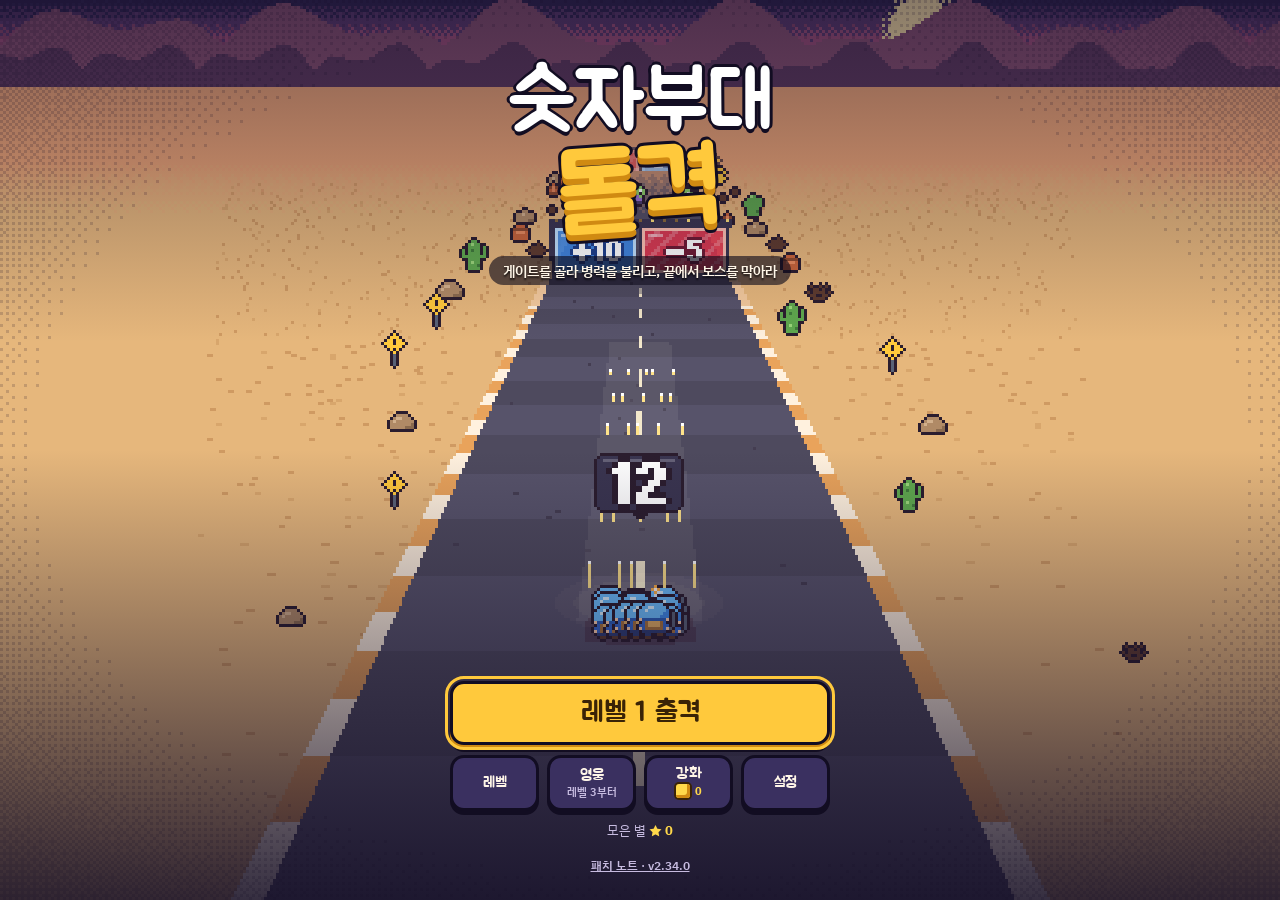
==== squad/index.html @ 43c8d51f "숫자부대: 적 변이 안내가 한 번도 안 뜨던 버그(ENDGAME.md 35절) — mutation 이벤트를 받아 다음 구간 시작에 안내창, 판 안 해골 칩, 독안개 첫 피해 안내," ====
<!DOCTYPE html>
<html lang="ko">
<head>
<meta charset="utf-8">
<meta name="viewport" content="width=device-width, initial-scale=1, viewport-fit=cover, user-scalable=no">
<title>숫자부대 돌격</title>
<meta name="description" content="게이트를 골라 병력을 불리고, 좀비 떼를 뚫고, 끝에서 보스를 쓰러뜨리는 러너 슈팅 게임">
<meta name="theme-color" content="#1B1530">
<meta name="apple-mobile-web-app-capable" content="yes">
<meta name="apple-mobile-web-app-status-bar-style" content="black-translucent">
<meta name="apple-mobile-web-app-title" content="숫자부대">
<link rel="manifest" href="./manifest.webmanifest">
<link rel="icon" href="./assets/icon.svg" type="image/svg+xml">
<link rel="apple-touch-icon" href="./assets/icon-180.png">
<link rel="preconnect" href="https://fonts.googleapis.com">
<link rel="preconnect" href="https://fonts.gstatic.com" crossorigin>
<link rel="stylesheet" href="https://fonts.googleapis.com/css2?family=Jua&family=IBM+Plex+Sans+KR:wght@400;600;700&display=swap">
<style>
/* 도트 게임판 위에 뜨는 동글동글한 판. 제목·버튼은 Jua, 본문은 IBM Plex Sans KR.
   판은 두꺼운 테두리 + 아래 그림자로 장난감 같은 느낌 */
:root {
  --ink: #1B1530;
  --panel: #2A2244;
  --panel2: #3A3060;
  --edge: #120D22;
  --line: rgba(255, 255, 255, 0.12);
  --text: #FFF6E8;
  --muted: #C7BCE0;
  --amber: #FFC93C;
  --amber-dark: #D08A12;
  /* 등급 색(ENDGAME.md 23.6): 테두리 = 등급. 카드·일시정지 칸·상자 알림·결과 줄이 같은 토큰을 쓴다. 금빛·주황은 등급 말고는 쓰지 않는다 */
  --g-common: #9AA0AE;
  --g-rare: #6CC0FF;
  --g-legend: #FF9F43;
  --amber-ink: #3A2306;
  --blue: #6CC0FF;
  --pink: #FF8FB8;
  --red: #FF5D5D;
  --green: #9BE15D;
  --display: "Jua", "Apple SD Gothic Neo", "Malgun Gothic", sans-serif;
  --body: "IBM Plex Sans KR", "Apple SD Gothic Neo", "Malgun Gothic", sans-serif;
  color-scheme: dark;
}
* { box-sizing: border-box; margin: 0; padding: 0; }
html, body { height: 100%; overflow: hidden; background: var(--ink); color: var(--text); }
body { word-break: keep-all; overflow-wrap: break-word; }   /* 한글이 낱말 가운데서 끊기지 않게 */
body {
  font-family: var(--body);
  -webkit-font-smoothing: antialiased;
  -webkit-user-select: none;
  user-select: none;
  -webkit-touch-callout: none;
  -webkit-tap-highlight-color: transparent;
  overscroll-behavior: none;
  touch-action: none;
}
[hidden] { display: none !important; }
#cv { position: fixed; inset: 0; display: block; touch-action: none; image-rendering: pixelated; image-rendering: crisp-edges; }
canvas.pix { image-rendering: pixelated; image-rendering: crisp-edges; }
button {
  font: inherit; color: inherit; border: 0; background: none; cursor: pointer;
  touch-action: manipulation;
}
button:focus-visible, input:focus-visible, textarea:focus-visible { outline: 3px solid var(--amber); outline-offset: 2px; }

/* 공통 판 */
.screen {
  position: fixed; inset: 0;
  display: flex; flex-direction: column; align-items: center; justify-content: center;
  padding: max(20px, env(safe-area-inset-top)) max(16px, env(safe-area-inset-right)) max(20px, env(safe-area-inset-bottom)) max(16px, env(safe-area-inset-left));
  z-index: 20;
}
.dim { background: rgba(14, 10, 26, 0.66); }
.sheet {
  width: min(420px, 100%);
  max-height: 100%;
  overflow-y: auto;
  background: var(--panel);
  border: 3px solid var(--edge);
  border-radius: 20px;
  padding: 18px 16px 16px;
  box-shadow: 0 6px 0 var(--edge), 0 18px 50px rgba(0, 0, 0, 0.45);
  touch-action: pan-y;
}
.sheet h2 {
  font-family: var(--display); font-weight: 400; font-size: 28px;
  display: flex; align-items: center; justify-content: space-between; gap: 12px;
  margin-bottom: 12px;
}
.sheet h3 { font-family: var(--display); font-weight: 400; font-size: 18px; margin: 14px 0 6px; color: var(--amber); }
.btn {
  display: flex; align-items: center; justify-content: center; gap: 8px;
  min-height: 52px; padding: 0 16px; border-radius: 14px;
  font-family: var(--display); font-size: 18px;
  background: var(--panel2); border: 3px solid var(--edge);
  box-shadow: 0 4px 0 var(--edge);
  transition: transform 0.06s ease, box-shadow 0.06s ease;
}
.btn:active { transform: translateY(3px); box-shadow: 0 1px 0 var(--edge); }
.btn:disabled { opacity: 0.45; cursor: default; }
.btn.primary { background: var(--amber); color: var(--amber-ink); font-size: 24px; box-shadow: 0 4px 0 var(--amber-dark), 0 7px 0 var(--edge); }
.btn.primary:active { box-shadow: 0 1px 0 var(--amber-dark), 0 3px 0 var(--edge); }
.btn.glow { box-shadow: 0 0 0 3px var(--amber) inset, 0 4px 0 var(--edge); }
.btn.small { min-height: 44px; font-size: 16px; padding: 0 12px; }
/* 함께 출격 시트(출격 카드의 칩 → 영웅·펫·탄종·총을 한 장에서) */
.ld-grid { display: flex; flex-wrap: wrap; gap: 6px; }
.ld-opt { display: inline-flex; align-items: center; gap: 6px; min-height: 40px; padding: 4px 10px; border-radius: 12px; background: var(--panel2); border: 3px solid var(--edge); color: var(--text); font: 600 14px var(--body); cursor: pointer; }
.ld-opt.on { border-color: var(--amber); box-shadow: 0 0 0 2px var(--amber) inset; }
.ld-opt:disabled { opacity: 0.45; cursor: default; }
.ld-opt canvas, .ld-opt .fallback { width: 28px; height: 28px; }
.ld-opt .dot { width: 10px; height: 10px; border-radius: 50%; border: 2px solid var(--edge); }
.ld-info { font-size: 13px; margin: 6px 0 0; min-height: 1.2em; }
.ld-total { margin: 10px 0 0; font-size: 14px; font-weight: 700; color: var(--amber); }
.ld-opt small { color: var(--muted); font-size: 12px; }
.stack { display: flex; flex-direction: column; gap: 10px; }
.row { display: flex; gap: 10px; }
.row > * { flex: 1; min-width: 0; }
.back { font-family: var(--display); font-size: 16px; color: var(--muted); padding: 10px 8px; min-width: 44px; min-height: 44px; }
.muted { color: var(--muted); font-size: 13px; line-height: 1.5; }
.coinchip {
  display: inline-flex; align-items: center; gap: 5px; white-space: nowrap;
  font-variant-numeric: tabular-nums; font-weight: 700; color: #FFD84A;
}
.coinchip::before {
  content: ""; width: 14px; height: 14px; border-radius: 3px;
  background: #FFD84A; box-shadow: inset -3px -3px 0 #D08A12, 0 0 0 2px #3A2306;
}

/* 타이틀 */
#scrTitle { justify-content: space-between; background: linear-gradient(180deg, rgba(20, 14, 38, 0.5) 0%, rgba(20, 14, 38, 0) 38%, rgba(20, 14, 38, 0) 50%, rgba(20, 14, 38, 0.86) 100%); }
.logo { margin-top: 5vh; text-align: center; line-height: 0.95; }
.logo .l1, .logo .l2 { display: block; font-family: var(--display); font-weight: 400; }
.logo .l1 { font-size: clamp(50px, 16vw, 82px); color: #FFFFFF; text-shadow: 0 4px 0 var(--edge), 3px 0 0 var(--edge), -3px 0 0 var(--edge), 0 -3px 0 var(--edge); }
.logo .l2 { font-size: clamp(62px, 21vw, 104px); color: var(--amber); transform: rotate(-4deg); margin-top: 2px; text-shadow: 0 6px 0 var(--amber-dark), 0 9px 0 var(--edge), 3px 0 0 var(--edge), -3px 0 0 var(--edge), 0 -3px 0 var(--edge); }
.tag { margin: 12px auto 0; width: max-content; max-width: 92vw; text-align: center; font-size: 14px; font-weight: 600; text-shadow: 0 2px 2px rgba(0, 0, 0, 0.8); background: rgba(14, 10, 26, 0.62); border-radius: 999px; padding: 5px 14px; }
.menu { width: min(380px, 100%); display: flex; flex-direction: column; gap: 10px; }
.menu .btn.primary { min-height: 64px; font-size: 28px; }
.menu .btn.endless { min-height: 52px; font-size: 20px; flex-direction: column; gap: 2px; line-height: 1.1; border-color: #B79CFF; }
.menu .btn.endless small { font-family: var(--body); font-size: 12px; color: var(--muted); font-weight: 600; }
.menu-grid { display: grid; grid-template-columns: repeat(4, 1fr); gap: 8px; }
.menu-grid .btn { min-height: 56px; font-size: 15px; padding: 0 4px; flex-direction: column; gap: 2px; line-height: 1.1; }
.menu-grid .btn small { font-family: var(--body); font-size: 11px; color: var(--muted); font-weight: 600; }
.stars-total { text-align: center; font-size: 13px; color: var(--muted); }
.stars-total b { color: #FFD84A; }
.notes-link { display: block; margin: 2px auto 0; padding: 6px 12px; background: none; border: 0; color: var(--muted); font: 600 12px var(--body); text-decoration: underline; cursor: pointer; }
.notes-meta { margin: -4px 0 10px; font-size: 13px; color: var(--muted); }
.notes-list { margin: 0 0 6px; padding-left: 18px; font-size: 14px; line-height: 1.5; }
.notes-list li { margin: 4px 0; }
.log-bars { display: grid; gap: 4px; }
.log-row { display: grid; grid-template-columns: 9em 1fr auto; align-items: center; gap: 8px; font-size: 13px; }
.log-row span { overflow: hidden; text-overflow: ellipsis; white-space: nowrap; }
.log-row i { display: block; height: 10px; border-radius: 5px; background: var(--amber); min-width: 2px; }
.log-row b { font-size: 12px; color: var(--muted); white-space: nowrap; }
#storeChip { align-self: center; font-size: 12px; font-weight: 700; color: #3A2306; background: #FFD84A; border: 2px solid var(--edge); border-radius: 999px; padding: 4px 10px; }
#resumeCard { width: min(380px, 100%); background: var(--panel); border: 3px solid var(--edge); border-radius: 16px; padding: 12px; box-shadow: 0 4px 0 var(--edge); display: grid; gap: 8px; }
#resumeCard b { font-family: var(--display); font-weight: 400; font-size: 20px; color: var(--amber); }

/* 레벨 선택 */
#levelGrid { display: grid; grid-template-columns: repeat(5, 1fr); gap: 8px; }
.lv {
  aspect-ratio: 1; border-radius: 12px; background: var(--panel2); border: 3px solid var(--edge); box-shadow: 0 3px 0 var(--edge);
  display: flex; flex-direction: column; align-items: center; justify-content: center; gap: 2px;
}
.lv b { font-family: var(--display); font-weight: 400; font-size: 22px; }
.lv .st { font-size: 10px; letter-spacing: 1px; color: #FFD84A; }
.lv:disabled { opacity: 0.35; cursor: default; }
.lv.cur { border-color: var(--amber); }

/* 강화 */
.upg { padding: 12px; border-radius: 14px; background: var(--panel2); border: 3px solid var(--edge); display: grid; grid-template-columns: 1fr auto; gap: 6px 12px; align-items: center; }
.upg-head { display: flex; align-items: center; gap: 10px; flex-wrap: wrap; }
.upg-head b { font-family: var(--display); font-weight: 400; font-size: 18px; }
.pips { display: inline-flex; gap: 3px; }
.pips i { width: 7px; height: 12px; border-radius: 2px; background: rgba(255, 255, 255, 0.15); }
.pips i.on { background: var(--amber); }
.upg-eff { grid-column: 1; font-size: 13px; color: var(--muted); }
.upg-eff em { font-style: normal; color: var(--text); font-weight: 600; }
.buy { grid-column: 2; grid-row: 1 / span 2; min-width: 92px; min-height: 48px; border-radius: 12px; background: var(--amber); color: var(--amber-ink); font-family: var(--display); font-size: 16px; border: 3px solid var(--edge); box-shadow: 0 3px 0 var(--edge); }
.buy:disabled { background: rgba(255, 255, 255, 0.08); color: var(--muted); cursor: default; }

/* 영웅 */
.hero-top { display: grid; grid-template-columns: 112px 1fr; gap: 12px; align-items: center; }
.portrait { width: 112px; height: 112px; border-radius: 18px; background: radial-gradient(circle at 50% 40%, #4A3E7A, #2A2244); border: 3px solid var(--edge); display: grid; place-items: center; overflow: hidden; }
.portrait canvas { width: 96px; height: 96px; }
.portrait .fallback { font-family: var(--display); font-size: 44px; }
.hero-name { font-family: var(--display); font-size: 26px; line-height: 1.1; }
.hero-role { font-size: 12px; font-weight: 700; color: var(--ink); background: var(--amber); border-radius: 999px; padding: 2px 8px; display: inline-block; margin-top: 4px; }
.hero-line { margin-top: 6px; font-size: 13px; color: var(--muted); }
.skill-box { margin-top: 12px; padding: 10px 12px; border-radius: 12px; background: var(--panel2); border: 2px solid var(--edge); font-size: 13px; line-height: 1.5; }
.skill-box b { font-family: var(--display); font-weight: 400; font-size: 16px; color: var(--amber); display: block; }
.skill-box em { font-style: normal; color: var(--green); }
.hero-list { display: grid; grid-template-columns: repeat(3, 1fr); gap: 8px; margin-top: 12px; }
.hero-pick { border-radius: 14px; background: var(--panel2); border: 3px solid var(--edge); padding: 8px 4px; display: grid; justify-items: center; gap: 4px; font-family: var(--display); font-size: 14px; }
.hero-pick canvas { width: 64px; height: 64px; }
.hero-pick.sel { border-color: var(--amber); }
.hero-pick.locked { opacity: 0.55; }
.hero-pick small { font-family: var(--body); font-size: 10px; color: var(--muted); text-align: center; line-height: 1.3; }
.hero-pick .fallback { font-size: 30px; width: 64px; height: 64px; display: grid; place-items: center; }

/* 설정 */
.set-row { display: flex; align-items: center; justify-content: space-between; gap: 14px; padding: 11px 2px; border-bottom: 1px solid var(--line); cursor: pointer; }
.set-row span { display: flex; flex-direction: column; gap: 2px; }
.set-row b { font-size: 15px; font-weight: 600; }
.set-row small { font-size: 12px; color: var(--muted); }
.switch { appearance: none; -webkit-appearance: none; flex: none; width: 50px; height: 30px; border-radius: 15px; background: rgba(255, 255, 255, 0.16); position: relative; cursor: pointer; transition: background 0.15s; border: 2px solid var(--edge); }
.switch::after { content: ""; position: absolute; top: 2px; left: 2px; width: 22px; height: 22px; border-radius: 50%; background: #fff; transition: transform 0.15s; }
.switch:checked { background: var(--blue); }
.switch:checked::after { transform: translateX(20px); }
.data-box { margin-top: 8px; display: grid; gap: 8px; }
.danger .btn { width: 100%; color: #FFB4A6; }

/* 백업 */
textarea.code { width: 100%; min-height: 110px; border-radius: 12px; border: 3px solid var(--edge); background: #120D22; color: var(--text); font: 12px/1.4 ui-monospace, SFMono-Regular, Menlo, monospace; padding: 10px; resize: none; user-select: text; -webkit-user-select: text; word-break: break-all; touch-action: auto; }
.cmp { width: 100%; border-collapse: collapse; font-size: 13px; margin: 8px 0; }
.cmp th, .cmp td { padding: 6px 4px; border-bottom: 1px solid var(--line); text-align: right; font-variant-numeric: tabular-nums; }
.cmp th:first-child, .cmp td:first-child { text-align: left; color: var(--muted); }
.warn { color: #FFB4A6; font-size: 13px; }
.err { color: #FF8A8A; font-size: 13px; min-height: 1em; }

/* 레벨 카드 */
#scrCard { background: rgba(14, 10, 26, 0.5); pointer-events: none; }
.card { text-align: center; animation: cardIn 0.35s ease-out; display: grid; justify-items: center; gap: 4px; }
.card .eyebrow { font-family: var(--display); font-size: 16px; color: var(--muted); }
.card .big { font-family: var(--display); font-size: 96px; line-height: 1; color: #fff; text-shadow: 0 5px 0 var(--edge), 3px 0 0 var(--edge), -3px 0 0 var(--edge), 0 -3px 0 var(--edge); }
.card .region { font-family: var(--display); font-size: 15px; color: var(--blue); }
.card .boss-line { margin-top: 4px; font-size: 14px; opacity: 0.85; }
#bossName { white-space: nowrap; }
.card .new { margin-top: 6px; font-family: var(--display); font-size: 18px; color: var(--amber); text-shadow: 0 2px 0 var(--edge); }
.card .goal { margin-top: 2px; font-size: 13px; font-weight: 600; text-shadow: 0 1px 2px #000; }
.card .unit-tip { margin: 6px auto 0; max-width: 300px; font-size: 13px; font-weight: 600; line-height: 1.45; background: rgba(14, 10, 26, 0.62); border-radius: 12px; padding: 6px 10px; }
.sp-list { display: grid; gap: 6px; text-align: left; font-size: 13px; line-height: 1.4; }
.sp-list div { display: flex; gap: 8px; align-items: flex-start; background: rgba(14, 10, 26, 0.45); border-radius: 10px; padding: 6px 8px; }
.sp-list canvas, .sp-list .dot { width: 22px; height: 22px; flex: none; border-radius: 50%; }
.sp-list b { font-family: var(--display); font-weight: 400; }
/* 일시정지 '지금 내 부대': 최종 수치 표 + 인벤토리 칸(누르면 아래에 설명) */
.sp-list .st-grid { display: grid; grid-template-columns: 1fr auto; gap: 2px 10px; background: rgba(14, 10, 26, 0.55); border-radius: 10px; padding: 8px 10px; }
.st-grid span { color: var(--muted); }
.st-grid b { text-align: right; color: #FFE38A; }
.sp-list .inv-grid { display: grid; grid-template-columns: repeat(auto-fill, minmax(72px, 1fr)); gap: 6px; background: none; padding: 0; }
.inv-cell { position: relative; display: flex; flex-direction: column; align-items: center; gap: 3px; padding: 6px 4px 5px; border-radius: 10px; border: 2px solid transparent; background: rgba(14, 10, 26, 0.55); color: inherit; font: inherit; font-size: 11px; line-height: 1.2; cursor: pointer; }
.inv-cell.on { outline: 2px solid #FFFFFF; outline-offset: 1px; background: rgba(60, 40, 90, 0.7); }
/* 일시정지 칸 셋(23.7): 테두리 = 등급(일반 1px 회색 · 희귀 2px 파랑 · 전설 3px 주황 + 빛) · 흐린 칸(쓰러짐·모자란 짝) · 유물 빈칸(점선) */
.inv-cell.g1 { border: 1px solid var(--g-common); padding: 7px 5px 6px; }
.inv-cell.g2 { border: 2px solid var(--g-rare); }
.inv-cell.g3 { border: 3px solid var(--g-legend); padding: 5px 3px 4px; box-shadow: 0 0 10px rgba(255, 159, 67, 0.45); }
.inv-cell.dim { opacity: 0.45; filter: grayscale(0.6); }
.inv-cell.empty { border: 2px dashed rgba(217, 196, 255, 0.45); background: none; cursor: default; min-height: 58px; }
.inv-cell.relicc { border: 2px solid #9B6BFF; background: rgba(38, 20, 72, 0.7); }
.inv-cell small { display: -webkit-box; -webkit-line-clamp: 2; -webkit-box-orient: vertical; overflow: hidden; max-width: 100%; font-size: 10px; line-height: 1.25; color: var(--muted); white-space: normal; text-align: center; }
.inv-cell em { font-style: normal; font-size: 10px; color: #9FE8A8; white-space: normal; text-align: center; }
.sp-list .inv-head { display: block; margin: 6px 0 0; padding: 0 2px; background: none; font-family: var(--display); font-size: 14px; color: var(--muted); }
.inv-cell .syn-mark { position: absolute; top: 2px; left: 3px; }
.inv-cell .syn-mark canvas { width: 12px; height: 12px; }
.sp-list .mut-row { display: flex; flex-wrap: wrap; gap: 4px; margin: 0; padding: 0; background: none; }
.mut-row button { display: flex; align-items: center; gap: 3px; padding: 2px 7px 2px 3px; border-radius: 9px; border: 0; background: rgba(120, 30, 50, 0.6); color: inherit; font: inherit; font-size: 11px; cursor: pointer; }
.mut-row canvas { width: 16px; height: 16px; }
.inv-none { grid-column: 1 / -1; font-size: 12px; color: var(--muted); }
/* 결과 화면 빌드 줄: 이름 색 = 등급(23.6) */
.gname { white-space: nowrap; }
.gname.g1 { color: #D9DCE3; } .gname.g2 { color: var(--g-rare); } .gname.g3 { color: var(--g-legend); font-weight: 700; text-shadow: 0 0 6px rgba(255, 159, 67, 0.6); }
.inv-cell span { max-width: 100%; overflow: hidden; text-overflow: ellipsis; white-space: nowrap; }
.inv-cell i { position: absolute; top: 2px; right: 3px; font-style: normal; font-size: 10px; font-weight: 700; color: #FFFFFF; background: rgba(14, 10, 26, 0.85); border-radius: 6px; padding: 0 4px; }
.sp-list .inv-detail { display: block; min-height: 3.2em; background: rgba(14, 10, 26, 0.55); border-radius: 10px; padding: 8px 10px; }
/* 일시정지의 '지금 내 부대' 목록: 무한모드 2·3단계면 탄 효과·시너지·유물까지 열 줄을 넘어 계속하기·나가기 단추를 화면 밖으로 밀어냈다 —
   길어지면 목록만 스크롤한다(캠페인의 특수병 셋은 이 높이 안이라 그대로) */
#pSp { max-height: max(150px, calc(100vh - 400px)); max-height: max(150px, calc(100dvh - 400px)); overflow-y: auto; overscroll-behavior: contain; }
#pSp.more { -webkit-mask-image: linear-gradient(#000 calc(100% - 28px), transparent); mask-image: linear-gradient(#000 calc(100% - 28px), transparent); }   /* 아래로 더 있다(main.js pSpMore) */
.hero-cap { font-size: 13px; text-align: center; }
.card-hero { pointer-events: auto; margin-top: 10px; display: inline-flex; align-items: center; gap: 8px; padding: 6px 12px 6px 6px; border-radius: 999px; background: var(--panel); border: 3px solid var(--edge); font-family: var(--display); font-size: 15px; box-shadow: 0 3px 0 var(--edge); }
.card-hero canvas, .card-hero .fallback { width: 32px; height: 32px; border-radius: 50%; background: var(--panel2); }
.card-go { pointer-events: auto; margin-top: 10px; }
/* 숨은 동안에도 자리는 차지한다 — 칩을 누르는 순간 버튼이 나타나 칩이 밀리면 손을 뗄 때 칩 밖이 되어 눌림이 사라졌다 */
.card-go.off { visibility: hidden; pointer-events: none; }
@keyframes cardIn { from { transform: scale(1.3); opacity: 0; } to { transform: none; opacity: 1; } }

/* HUD */
#hud { position: fixed; left: 0; right: 0; top: 0; z-index: 10; padding: max(10px, env(safe-area-inset-top)) max(12px, env(safe-area-inset-right)) 0 max(12px, env(safe-area-inset-left)); pointer-events: none; }
.hud-top { display: flex; align-items: center; gap: 10px; }
.hud-lvl { font-family: var(--display); font-size: 20px; text-shadow: 0 2px 0 var(--edge); white-space: nowrap; }
.prog { flex: 1; position: relative; height: 12px; border-radius: 6px; background: rgba(14, 10, 26, 0.65); border: 2px solid var(--edge); overflow: hidden; }
.prog i { position: absolute; inset: 0; background: linear-gradient(90deg, #3E8BEA, #6CC0FF); transform-origin: left; transform: scaleX(0); }
.skull { font-size: 18px; filter: drop-shadow(0 1px 0 #000); display: inline-grid; place-items: center; }
.skull canvas { width: 22px; height: 22px; image-rendering: pixelated; }
.hud-coins { background: rgba(14, 10, 26, 0.65); padding: 4px 9px; border-radius: 10px; font-size: 14px; border: 2px solid var(--edge); }
#btnPause { pointer-events: auto; width: 44px; height: 44px; border-radius: 12px; background: rgba(14, 10, 26, 0.65); border: 2px solid var(--edge); display: grid; place-items: center; }
#btnPause::before { content: ""; width: 12px; height: 16px; border-left: 4px solid #fff; border-right: 4px solid #fff; }
#bossBar { margin: 10px auto 0; width: min(420px, 92%); display: flex; align-items: center; gap: 8px; font-family: var(--display); font-size: 16px; text-shadow: 0 2px 0 var(--edge); }
#bossBar .bar { flex: 1; height: 14px; border-radius: 7px; overflow: hidden; background: rgba(14, 10, 26, 0.7); border: 2px solid var(--edge); position: relative; }
#bossBar i { position: absolute; inset: 0; background: linear-gradient(90deg, #E8384F, #FF8A5C); transform-origin: left; }
/* 보스 체력 막대: 깎인 만큼이 흰 띠로 잠깐 남았다 줄어들고(얼마나 깎았는지 보인다), 25%마다 눈금 — 75·50(분노)·25%에서 보스가 달라진다 */
#bossBar i { box-shadow: inset 0 3px 0 rgba(255, 255, 255, 0.28), inset 0 -3px 0 rgba(110, 26, 51, 0.35); }
#bossBar b { position: absolute; inset: 0; background: #FFF1DE; transform-origin: left; transition: transform 0.45s ease-out 0.22s; }
#bossBar .bar::after { content: ''; position: absolute; inset: 0; pointer-events: none; background: repeating-linear-gradient(90deg, transparent 0, transparent calc(25% - 2px), rgba(14, 10, 26, 0.75) calc(25% - 2px), rgba(14, 10, 26, 0.75) 25%); }
#bossBar.rage i { background: linear-gradient(90deg, #FF5A3C, #FFD84A); }
/* 보스 패턴 아이콘(ENDGAME.md 23.5): 일반 보스 1개, 대왕은 다섯 — 지금 켜진 것은 밝게 · 지나간 것은 흐리게 · 아직 안 온 것은 테두리만. 강화판은 오른쪽 아래 + · ++ */
.boss-pats { display: flex; gap: 2px; align-items: center; }
.boss-pats:empty { display: none; }
.boss-pats > span { position: relative; display: grid; place-items: center; width: 22px; height: 22px; border-radius: 6px; background: rgba(14, 10, 26, 0.7); box-shadow: 0 0 0 1px rgba(255, 255, 255, 0.25); }
.boss-pats canvas { width: 18px; height: 18px; }
.boss-pats > span.on { box-shadow: 0 0 0 2px #FFFFFF, 0 0 8px rgba(255, 255, 255, 0.5); }
.boss-pats > span.past { opacity: 0.45; filter: grayscale(0.7); }
.boss-pats > span.next { background: none; box-shadow: 0 0 0 1px rgba(255, 255, 255, 0.55); }
.boss-pats > span.next canvas { opacity: 0.18; }
.boss-pats sup { position: absolute; right: -3px; bottom: -4px; font-size: 10px; line-height: 1; color: #FFFFFF; text-shadow: 0 1px 0 var(--edge), 1px 0 0 var(--edge), -1px 0 0 var(--edge); }
.pick-next .boss-pats { display: inline-flex; vertical-align: middle; margin-left: 4px; }
.guide-ic { display: inline-grid; place-items: center; vertical-align: middle; margin-right: 6px; }
.guide-ic canvas { width: 27px; height: 27px; }
@media (prefers-reduced-motion: reduce) { #bossBar b { transition: none; } }
#bossBar.rage .bar { animation: rage 0.5s ease-in-out infinite alternate; }
@keyframes rage { to { box-shadow: 0 0 10px 2px rgba(255, 70, 50, 0.8); } }
#spChips { margin-top: 8px; display: flex; flex-wrap: wrap; gap: 6px; }
.sp-chip { display: inline-flex; align-items: center; gap: 4px; padding: 3px 8px 3px 3px; border-radius: 999px; background: rgba(14, 10, 26, 0.7); border: 2px solid var(--edge); font-family: var(--display); font-size: 13px; }
.sp-chip canvas, .sp-chip .dot { width: 20px; height: 20px; border-radius: 50%; }
/* SIM 9: 레벨 오른 특수병 — 노란 'Lv2', Lv3은 금빛 테두리 */
.sp-chip b { color: #FFE27A; font-weight: normal; margin-left: 2px; }
.sp-chip.lv3 { border-color: #FFD84A; box-shadow: 0 0 0 2px rgba(255, 216, 74, 0.35); }
/* 탄 효과 칩(무한모드 2단계): 특수병 칩과 같은 모양, 테두리만 탄종 색 — 총알 아이콘은 네모(둥글게 자르지 않는다) */
.fx-chip { border-color: var(--acc, var(--edge)); }
.mut-chip { border-color: #8FD16A; color: #DFF7C9; }   /* 적 변이(35절) */
.fx-chip canvas { border-radius: 0; }
/* 유물 칩(무한모드 3·5단계): 아이콘만 얻은 순서대로, 보라 테두리. 쓴 것은 흐리게 */
.relic-chip { gap: 3px; padding: 3px 5px; border-color: #9B6BFF; background: rgba(38, 20, 72, 0.78); }
.relic-chip i { display: grid; place-items: center; width: 22px; height: 22px; border-radius: 6px; }
.relic-chip canvas { border-radius: 0; width: 20px; height: 20px; }
.relic-chip i.off { opacity: 0.35; filter: grayscale(1); }

/* 터치 안내·스킬 버튼 */
.touch-hint {
  position: fixed; bottom: max(18px, env(safe-area-inset-bottom)); z-index: 9; pointer-events: none;
  width: 56px; height: 56px; border-radius: 50%; display: grid; place-items: center;
  font-size: 22px; color: rgba(255, 255, 255, 0.55); background: rgba(14, 10, 26, 0.25); border: 2px solid rgba(255, 255, 255, 0.2);
  transition: background 0.1s, color 0.1s, transform 0.1s;
}
#touchL { left: max(18px, env(safe-area-inset-left)); }
#touchR { right: max(18px, env(safe-area-inset-right)); }
.touch-hint.on { background: rgba(108, 192, 255, 0.55); color: #fff; border-color: #fff; transform: scale(1.08); }
#skillBtn {
  position: fixed; z-index: 11; left: 50%; bottom: max(14px, env(safe-area-inset-bottom)); transform: translateX(-50%);
  width: 76px; height: 76px; border-radius: 50%; padding: 5px;
  background: conic-gradient(var(--amber) calc(var(--p, 0) * 1turn), rgba(14, 10, 26, 0.75) 0);
  border: 3px solid var(--edge); box-shadow: 0 4px 0 var(--edge);
  display: grid; place-items: center;
}
#skillBtn .face { width: 100%; height: 100%; border-radius: 50%; background: var(--panel); display: grid; place-items: center; overflow: hidden; border: 2px solid var(--edge); }
#skillBtn .face canvas { width: 64px; height: 64px; }
#skillBtn .face .fallback { font-family: var(--display); font-size: 26px; }
#skillBtn .lbl { position: absolute; bottom: -6px; left: 50%; transform: translateX(-50%); white-space: nowrap; font-family: var(--display); font-size: 12px; background: var(--edge); color: var(--muted); border-radius: 8px; padding: 1px 7px; }
#skillBtn.ready { animation: bounce 0.6s ease-in-out infinite; }
#skillBtn.ready .lbl { color: #3A2306; background: var(--amber); }
#skillBtn.active { background: conic-gradient(var(--green) calc(var(--p, 0) * 1turn), rgba(14, 10, 26, 0.75) 0); }
#skillBtn.nope { animation: nope 0.32s ease-in-out; }
@keyframes nope { 25% { transform: translateX(calc(-50% - 6px)); } 75% { transform: translateX(calc(-50% + 6px)); } }
@keyframes bounce { 50% { transform: translate(-50%, -6px); } }
#tut { position: fixed; inset: auto 0 22%; z-index: 11; pointer-events: none; text-align: center; }
#tut .hands { display: flex; justify-content: space-between; padding: 0 12%; }
#tut .hand { width: 64px; height: 64px; border-radius: 50%; border: 3px solid #fff; background: rgba(108, 192, 255, 0.35); animation: tap 0.9s ease-in-out infinite; }
#tut .hand:last-child { animation-delay: 0.45s; }
#tut p { margin-top: 14px; font-family: var(--display); font-size: 22px; text-shadow: 0 2px 0 var(--edge), 0 0 12px rgba(0, 0, 0, 0.6); }
@keyframes tap { 50% { transform: scale(0.82); background: rgba(108, 192, 255, 0.75); } }
#tip {
  position: fixed; top: calc(max(10px, env(safe-area-inset-top)) + 96px); left: 50%; transform: translateX(-50%); z-index: 12; pointer-events: none;
  width: max-content; max-width: min(420px, 90vw); padding: 10px 14px; border-radius: 14px; text-align: center;
  background: var(--panel); border: 3px solid var(--edge); box-shadow: 0 4px 0 var(--edge); font-weight: 700; font-size: 14px; line-height: 1.4;
}
#tip.pop { animation: tipIn 0.25s ease-out; }
#guide { position: fixed; inset: 0; z-index: 30; display: flex; align-items: center; justify-content: center; padding: 16px; background: rgba(8, 10, 24, 0.55); }
#guide[hidden] { display: none; }
#guide .guide-card { width: min(420px, 100%); padding: 16px 16px 14px; border-radius: 16px; text-align: center; background: var(--panel); border: 3px solid var(--edge); box-shadow: 0 6px 0 var(--edge); animation: tipIn 0.2s ease-out; }
#guide small { display: block; font-size: 12px; font-weight: 700; color: #FFD84A; margin-bottom: 6px; }
#guide p { margin: 0 0 14px; font-weight: 700; font-size: 16px; line-height: 1.45; white-space: pre-line; }
#guide .btn { width: 100%; }
#tip.low { top: auto; bottom: calc(max(18px, env(safe-area-inset-bottom)) + 104px); }
/* 낮은 화면(360×640·375×667·1280×720): 조금 작게, 영웅 발(화면 78%까지) 아래·스킬 버튼 바로 위로 — 영웅을 가리지 않게 */
@media (max-height: 760px) {
  #tip { font-size: 13px; padding: 6px 10px; }
  #tip.low { bottom: calc(max(18px, env(safe-area-inset-bottom)) + 84px); }
}
/* 낮은 가로 화면: 안내는 길 옆 빈 곳(왼쪽 위)에 — 분대를 가리지 않게 */
@media (orientation: landscape) and (max-height: 500px) {
  #tip.low { bottom: auto; top: calc(max(10px, env(safe-area-inset-top)) + 64px); left: max(12px, env(safe-area-inset-left)); transform: none; max-width: calc(50vw - 31vh - 24px); }
  #tip.low.pop { animation-name: tipInSide; }
}
@keyframes tipInSide { from { opacity: 0; transform: translateY(-8px); } }
/* 휴대폰을 가로로 돌리면 세로로 돌려 달라고(세로 전용 게임) */
#rotate { display: none; position: fixed; inset: 0; z-index: 60; place-items: center; background: var(--ink); text-align: center; font-family: var(--display); font-size: 22px; color: var(--text); padding: 24px; }
#rotate span { display: block; font-size: 48px; margin-bottom: 10px; }
@media (orientation: landscape) and (max-height: 500px) and (pointer: coarse) { #rotate { display: grid; } }
@keyframes tipIn { from { opacity: 0; transform: translate(-50%, -8px); } }
body.has-sp #toast { top: calc(max(12px, env(safe-area-inset-top)) + 100px); }
body.has-sp.sp-wrap #toast { top: calc(max(12px, env(safe-area-inset-top)) + 136px); }
body.has-sp.sp-wrap3 #toast { top: calc(max(12px, env(safe-area-inset-top)) + 172px); }
#toast { position: fixed; left: 50%; top: calc(max(12px, env(safe-area-inset-top)) + 64px); transform: translateX(-50%); width: max-content; max-width: min(420px, 90vw); text-align: center; z-index: 40; pointer-events: none; padding: 10px 16px; border-radius: 14px; background: var(--amber); color: var(--amber-ink); font-family: var(--display); font-size: 16px; border: 3px solid var(--edge); box-shadow: 0 4px 0 var(--edge); }

/* 결과 */
#resTitle { font-family: var(--display); font-size: 56px; text-align: center; color: var(--amber); line-height: 1.05; text-shadow: 0 4px 0 var(--amber-dark), 0 7px 0 var(--edge); }
#scrResult.lost #resTitle { color: var(--red); text-shadow: 0 4px 0 #A92644, 0 7px 0 var(--edge); }
#resStars { display: flex; justify-content: center; gap: 10px; margin: 6px 0 10px; }
#resStars span { font-size: 44px; color: rgba(255, 255, 255, 0.16); transition: transform 0.25s cubic-bezier(.3, 1.8, .5, 1), color 0.2s; }
#resStars span.on { color: #FFD84A; transform: scale(1.15); text-shadow: 0 3px 0 var(--amber-dark); }
#resCause { display: flex; flex-direction: column; gap: 4px; margin: 10px 0 12px; padding: 12px; border-radius: 12px; background: rgba(255, 93, 93, 0.12); border: 2px solid rgba(255, 93, 93, 0.45); }
#resCause b { font-size: 15px; }
#resCause span { font-size: 13px; color: #EADCF0; }
#resCause .gear-tip { margin-top: 4px; color: var(--amber); font-weight: 700; }
#resStats { display: flex; flex-direction: column; margin-bottom: 14px; }
#resStats div { display: flex; justify-content: space-between; padding: 8px 2px; border-bottom: 1px solid var(--line); font-size: 15px; }
#resStats span { color: var(--muted); flex: none; white-space: nowrap; }
/* 무한모드의 긴 값('고른 카드'·'유물'·'새로 열림')은 값 쪽이 오른쪽 맞춤으로 꺾인다 — 이름이 '새로 / 열림'처럼 두 줄로 쪼개지지 않게 */
#resStats b { font-variant-numeric: tabular-nums; text-align: right; margin-left: 12px; }

/* 레벨 태그 배지(어려움 🔥 · 매우 어려움 🔥🔥 · 쉼) — 불꽃은 도트 아이콘 */
.tagb { display: inline-flex; align-items: center; gap: 2px; white-space: nowrap; font-family: var(--display); font-weight: 400; line-height: 1; }
.tagb.tag-hard { color: #FFB25C; }
.tagb.tag-super { color: #FF7A6B; }
.tagb.tag-rest { color: #B6F08A; }
#levelGrid { padding-top: 7px; }
.lv { position: relative; min-width: 0; }
/* 칸 위 테두리에 걸친 작은 배지(불꽃은 1배 도트 11px). 배지가 있는 칸은 숫자·별을 3px 내려 겹치지 않게(transform이라 칸 크기는 그대로) */
.lv .tagb { position: absolute; top: -9px; left: 50%; transform: translateX(-50%); padding: 1px 3px; border-radius: 999px; border: 2px solid var(--edge); background: #5A2A1E; font-size: 10px; line-height: 11px; }
.lv .tagb.tag-super { background: #6E1A33; }
.lv .tagb.tag-rest { background: #24452A; padding: 1px 5px; top: -8px; }
.lv .tagb b { font-size: 10px; line-height: 11px; }
.lv.tag-hard > b, .lv.tag-super > b, .lv.tag-rest > b { transform: translateY(3px); }
.lv.tag-hard > .st, .lv.tag-super > .st, .lv.tag-rest > .st { transform: translateY(1px); }
.lv.tag-hard { border-color: #B4561A; }
.lv.tag-super { border-color: #C0304A; box-shadow: 0 3px 0 var(--edge), inset 0 0 0 2px rgba(255, 93, 93, 0.25); }
.lv.cur { border-color: var(--amber); }
.card-tag { margin-top: 6px; display: inline-flex; align-items: center; gap: 8px; padding: 4px 12px 4px 8px; border-radius: 999px; background: rgba(14, 10, 26, 0.72); border: 3px solid var(--edge); font-size: 18px; text-shadow: 0 2px 0 var(--edge); }
.card-tag.tag-hard { border-color: #B4561A; }
.card-tag.tag-super { border-color: #C0304A; }
.card-tag.tag-rest { border-color: #3F7A44; }
.card-tag .coinmul { font-family: var(--body); font-size: 14px; font-weight: 700; }

/* 보스가 닿기까지 n초: 보스 막대 줄 끝에('보스 ▬▬ 닿기까지 n초') — 막대 아래로 내리면 다가오는 보스 머리를 가린다 */
#bossEta { flex: none; padding: 1px 9px; border-radius: 999px; background: rgba(14, 10, 26, 0.72); border: 2px solid var(--edge); font-size: 14px; line-height: 1.3; white-space: nowrap; font-variant-numeric: tabular-nums; }
#bossEta.soon { color: #FFD0C4; border-color: #E8384F; animation: etaPulse 0.5s ease-in-out infinite alternate; }
#bossEta.clash { color: #fff; background: rgba(169, 38, 68, 0.9); }
@keyframes etaPulse { to { box-shadow: 0 0 10px 2px rgba(255, 70, 50, 0.7); } }
@media (max-width: 380px) { #bossEta { font-size: 13px; padding: 1px 7px; } #bossBar { gap: 6px; } }

/* 근소한 패배 */
#resNear { display: grid; gap: 6px; margin: 0 0 12px; padding: 10px 12px; border-radius: 12px; background: rgba(255, 201, 60, 0.1); border: 2px solid rgba(255, 201, 60, 0.45); }
.near-boss { display: flex; align-items: center; gap: 8px; font-size: 13px; }
.near-boss span { color: var(--muted); white-space: nowrap; }
.near-boss b { font-family: var(--display); font-weight: 400; font-size: 17px; color: #FFD0C4; white-space: nowrap; }
.near-boss .bar { flex: 1; height: 12px; border-radius: 6px; overflow: hidden; background: rgba(14, 10, 26, 0.7); border: 2px solid var(--edge); position: relative; }
.near-boss .bar i { position: absolute; inset: 0; background: linear-gradient(90deg, #E8384F, #FF8A5C); transform-origin: left; }
#resNear p { font-size: 14px; font-weight: 600; line-height: 1.4; }
#resNear .near-more { font-family: var(--display); font-weight: 400; font-size: 19px; color: var(--amber); }
#resNear .near-gate { color: #EADCF0; }

/* 강화 상한 */
.pips i.cap { background: transparent; box-shadow: inset 0 0 0 1px rgba(255, 255, 255, 0.22); }
.upg-cap { grid-column: 1; font-size: 12px; font-weight: 600; color: var(--amber); }
.upg.locked .buy:disabled { font-size: 15px; }

/* 일시정지: 처음부터 다시를 눈에 띄게 */
.btn.restart { background: #3A2A20; color: var(--amber); border-color: var(--edge); box-shadow: 0 0 0 3px var(--amber) inset, 0 4px 0 var(--edge); font-size: 20px; }
.restart-note { text-align: center; margin-top: -4px; }

/* 합류 안내 */
#scrJoin .sheet { text-align: center; }
#scrJoin .portrait { margin: 6px auto 8px; width: 140px; height: 140px; }
#scrJoin .portrait canvas { width: 128px; height: 128px; }
.end-row .btn { flex: 1; min-width: 0; }
.end-row #btnEndless { flex: 1.6; }
.btn.pet-up { flex-direction: column; gap: 2px; line-height: 1.15; padding: 6px 12px; }
.btn.pet-up small { font-family: var(--body); font-size: 13px; color: var(--muted); font-weight: 600; }
.pet-egg { margin-top: 12px; }
.pet-egg .muted { font-size: 12px; margin-top: 8px; }
.cyc-bar { display: flex; align-items: center; justify-content: space-between; gap: 8px; margin-bottom: 10px; }
.cyc-bar b { font-family: var(--display); font-size: 18px; color: var(--amber); font-weight: 400; }
.cyc-bar .btn { min-width: 52px; }
#tCycle { font-size: 0.7em; }
#endTitle { font-family: var(--display); font-size: 44px; text-align: center; color: var(--amber); line-height: 1.05; text-shadow: 0 4px 0 var(--amber-dark), 0 7px 0 var(--edge); }
.end-line { text-align: center; font-size: 15px; }
.res-stats { display: flex; flex-direction: column; }
.res-stats div { display: flex; justify-content: space-between; padding: 8px 2px; border-bottom: 1px solid var(--line); font-size: 15px; }
.res-stats span { color: var(--muted); }
.upg-head small { font-family: var(--body); font-size: 12px; color: var(--muted); font-weight: 600; }
#joinTitle { font-family: var(--display); font-size: 30px; color: var(--amber); }

/* 무한모드 보스 뒤 3택 1: 엄지가 닿는 아래쪽에 카드를 세로로. 카드 밖은 누름을 가로막지 않는다(HUD 일시정지 버튼이 그대로 눌린다).
   멈춘 게임판이 위쪽에 비치도록 아래로 갈수록 어둡게 */
#scrPick { justify-content: flex-end; pointer-events: none; background: linear-gradient(180deg, rgba(14, 10, 26, 0) 0%, rgba(14, 10, 26, 0.3) 35%, rgba(14, 10, 26, 0.88) 72%); }
.pick { pointer-events: auto; width: min(420px, 100%); display: grid; gap: 10px; }
.pick-head { justify-self: center; text-align: center; display: grid; gap: 2px; padding: 8px 14px; border-radius: 16px; background: rgba(14, 10, 26, 0.72); animation: pickHead 0.25s ease-out; }
.pick-head b { font-family: var(--display); font-weight: 400; font-size: 26px; line-height: 1.15; color: var(--amber); text-shadow: 0 3px 0 var(--edge), 2px 0 0 var(--edge), -2px 0 0 var(--edge), 0 -2px 0 var(--edge); }
.pick-head span { font-size: 13px; font-weight: 600; line-height: 1.4; text-shadow: 0 1px 2px #000; }
.pick-head .pick-next { font-family: var(--display); font-weight: 400; font-size: 14px; color: var(--blue); }
.pick-list { display: grid; gap: 10px; }
.pick-card {
  position: relative; display: grid; grid-template-columns: 48px 1fr; align-items: center; gap: 12px;
  min-height: 72px; padding: 9px 14px 9px 10px; border-radius: 16px; text-align: left;
  background: var(--panel); border: 3px solid var(--edge); box-shadow: inset 5px 0 0 var(--acc, var(--amber)), 0 4px 0 var(--edge);
  animation: pickIn 0.28s ease-out backwards; transition: transform 0.06s ease, box-shadow 0.06s ease;
}
.pick-card.press, .pick-card:active { transform: translateY(3px); box-shadow: inset 5px 0 0 var(--acc, var(--amber)), 0 1px 0 var(--edge); }
.pick-card.sel { border-color: var(--amber); }
.pick-ic { width: 48px; height: 48px; border-radius: 12px; background: var(--panel2); border: 2px solid var(--acc, var(--edge)); display: grid; place-items: center; }
.pick-ic canvas { width: 33px; height: 33px; }
.pick-ic .dot { width: 22px; height: 22px; border-radius: 50%; }
/* 탄종 카드: 탄종 색 총알 하나(도트 아이콘이 없다) */
.pick-bullet { width: 10px; height: 26px; border-radius: 5px 5px 2px 2px; background: var(--acc); box-shadow: 0 0 0 2px var(--edge), inset -3px 0 0 rgba(0, 0, 0, 0.25); transform: rotate(20deg); }
.pick-body { display: grid; gap: 1px; min-width: 0; }
.pick-kind { font-family: var(--display); font-size: 14px; color: var(--acc, var(--amber)); }
.pick-chg { font-family: var(--display); font-size: 22px; line-height: 1.15; font-variant-numeric: tabular-nums; }
.pick-chg em { font-style: normal; color: #FFE27A; }
.pick-det { font-size: 12px; line-height: 1.4; color: var(--muted); }
/* 개편 판: 지금 값 → 고르면 값(숫자로 — 무엇이 얼마나 바뀌는지) */
.pick-delta { font-size: 12px; line-height: 1.35; font-weight: 700; color: #9FE8A8; }
/* 시너지를 켜는 카드: 테두리는 등급 전용이라(23.6) 오른쪽 위 연결 배지(🔗 도트 아이콘) + 켜지는 시너지 한 줄(초록) */
.syn-badge { position: absolute; top: -9px; right: 10px; display: flex; align-items: center; gap: 3px; padding: 1px 7px 1px 4px; border-radius: 9px; background: #1E3A2A; box-shadow: 0 0 0 2px #7CE07A; font-family: var(--display); font-size: 12px; color: #C9F7C4; }
.syn-badge canvas { width: 14px; height: 14px; }
.pick-syn { font-size: 12px; line-height: 1.35; font-weight: 700; color: #9FE8A8; }
/* 유물 고르기(정예·대왕 보스 뒤): 카드와 한눈에 다르게 — 보라 바탕·보라 테두리(유물은 등급이 아니라 종류라 금빛을 쓰지 않는다 — 23.6). 대신 쪽은 붉은 줄(앞 단계 판만) */
#scrPick.relic { background: linear-gradient(180deg, rgba(40, 20, 80, 0) 0%, rgba(40, 20, 80, 0.35) 35%, rgba(26, 12, 52, 0.92) 72%); }
#scrPick.relic .pick-head { background: rgba(38, 20, 72, 0.85); box-shadow: 0 0 0 2px #9B6BFF; }   /* 테두리(border)는 폭을 4px 먹어 320px 폰에서 머리글이 두 줄로 꺾였다 — 그림자 선은 자리를 안 먹는다 */
#scrPick.relic .pick-head b { color: #D9C4FF; }
#scrPick.relic .pick-head span:not(.pick-next) { color: #D9C4FF; }
.pick-card.relic { background: linear-gradient(135deg, #3A2470, #24164A 70%); border-color: #9B6BFF; box-shadow: inset 0 0 0 2px #5B3A9E, 0 0 14px rgba(155, 107, 255, 0.45), 0 4px 0 var(--edge); }
.pick-card.relic.press, .pick-card.relic:active { box-shadow: inset 0 0 0 2px #5B3A9E, 0 1px 0 var(--edge); }
.pick-card.relic.sel { border-color: #FFFFFF; box-shadow: inset 0 0 0 2px #D9C4FF, 0 0 18px rgba(155, 107, 255, 0.6), 0 4px 0 var(--edge); }
.pick-card.relic .pick-ic { background: #1A0F36; border-color: #D9C4FF; box-shadow: 0 0 0 2px #9B6BFF; border-radius: 50%; }
.pick-card.relic .pick-kind { color: #C9A8FF; }
.pick-card.relic .pick-chg em { color: #EDE4FF; }
.relic-tribe { font-family: var(--display); font-size: 12px; padding: 1px 7px; border-radius: 8px; margin-left: 6px; color: #EDE4FF; background: #5B3A9E; }
.pick-card.relic .pick-det { color: #EDE4FF; }
/* 카드 등급(23.6): 왼쪽 띠 = 종류, 테두리 = 등급 — 희귀 파랑 2px 고리 · 전설 주황 3px 고리 + 빛(색약도 굵기로 갈린다) */
.pick-card.rare { border-color: var(--g-rare); box-shadow: inset 5px 0 0 var(--acc, var(--amber)), 0 0 0 2px var(--g-rare), 0 4px 0 var(--edge); }
.pick-card.legend { border-color: var(--g-legend); box-shadow: inset 5px 0 0 var(--acc, var(--amber)), 0 0 0 3px var(--g-legend), 0 0 16px rgba(255, 159, 67, 0.55), 0 4px 0 var(--edge); }
.pick-rank { font-family: var(--display); font-size: 12px; padding: 1px 7px; border-radius: 8px; margin-left: 6px; color: #1A1026; background: var(--g-rare); }
.pick-card.legend .pick-rank { background: var(--g-legend); }
.pick-card.curse { border-color: #FF5E7A; background: linear-gradient(135deg, #4A1626, #2A1020 70%); }
.pick-set { font-size: 12px; line-height: 1.35; font-weight: 700; color: var(--set, #FFD84A); }
.pick-set.up { color: #1A1026; background: var(--set, #FFD84A); padding: 2px 7px; border-radius: 8px; justify-self: start; }
.pick-card.setup { box-shadow: inset 5px 0 0 var(--acc, var(--amber)), 0 0 0 2px rgba(255, 216, 74, 0.55), 0 0 18px rgba(255, 216, 74, 0.5), 0 4px 0 var(--edge); }
.set-chip { padding-left: 9px; }
.pick-reroll { justify-self: center; min-height: 44px; padding: 6px 18px; font-size: 15px; }
.pick-cost { font-size: 12px; line-height: 1.35; font-weight: 700; color: #FF9C8C; }
.pick-key { position: absolute; top: 8px; right: 10px; min-width: 22px; padding: 1px 5px; border-radius: 6px; background: var(--edge); color: var(--muted); font: 12px/1.4 var(--body); font-weight: 700; text-align: center; }
@keyframes pickIn { from { transform: translateY(28px); opacity: 0; } }
@keyframes pickHead { from { transform: translateY(-8px); opacity: 0; } }
@media (max-height: 700px) {
  .pick-card { min-height: 64px; padding-top: 7px; padding-bottom: 7px; }
  .pick-chg { font-size: 20px; }
  .pick-head b { font-size: 23px; }
}

@media (prefers-reduced-motion: reduce) {
  *, *::before, *::after { animation: none !important; transition: none !important; }
}
</style>
</head>
<body>
<canvas id="cv" aria-label="게임 화면"></canvas>

<div id="hud" hidden>
  <div class="hud-top">
    <div class="hud-lvl"><span id="hudLbl">레벨</span> <span id="hudL">1</span></div>
    <div class="prog" aria-hidden="true"><i id="hudBar"></i></div>
    <span class="skull" aria-hidden="true">☠</span>
    <span class="hud-coins coinchip" id="hudCoins">0</span>
    <button id="btnPause" aria-label="일시정지" title="일시정지 (Esc)"></button>
  </div>
  <div id="bossBar" hidden><span id="bossName">보스</span><span id="bossPats" class="boss-pats" aria-label="보스 패턴"></span><div class="bar"><b id="bossGhost"></b><i id="bossFill"></i></div><span id="bossEta" hidden role="timer"><span id="bossEtaT"></span></span></div>
  <div id="spChips" aria-label="함께하는 특수병"></div>
</div>
<div id="touchL" class="touch-hint" hidden aria-hidden="true">◀</div>
<div id="touchR" class="touch-hint" hidden aria-hidden="true">▶</div>
<button id="skillBtn" hidden aria-label="영웅 스킬"><span class="face" id="skillFace"></span><span class="lbl" id="skillLbl">스킬</span></button>
<div id="tut" hidden><div class="hands"><span class="hand"></span><span class="hand"></span></div><p id="tutText">화면 왼쪽·오른쪽을 꾹 눌러 이동</p></div>
<div id="tip" hidden role="status"></div>
<!-- 안내 멈춤(무한모드·캠페인 공통): 안내가 뜨면 판이 멈추고, 눌러야 이어진다(실시간으로 가려지며 지나가던 안내를 읽을 수 있게) -->
<div id="guide" hidden role="dialog" aria-modal="true" aria-labelledby="guideText"><div class="guide-card"><small id="guideHead">안내</small><p id="guideText"></p><button id="guideOk" class="btn primary">확인 · 눌러서 계속</button></div></div>
<div id="rotate" role="alert"><div><span aria-hidden="true">📱</span>세로로 돌려 주세요</div></div>
<div id="toast" hidden role="status"></div>

<section id="scrTitle" class="screen" hidden>
  <div>
    <h1 class="logo"><span class="l1">숫자부대</span><span class="l2">돌격</span></h1>
    <p class="tag">게이트를 골라 병력을 불리고, 끝에서 보스를 막아라</p>
  </div>
  <div class="menu">
    <button id="storeChip" hidden>저장 꺼짐 · 눌러서 확인</button>
    <div id="resumeCard" hidden>
      <b>작전 이어하기</b>
      <span class="muted" id="resumeInfo"></span>
      <div class="row"><button id="resumeGo" class="btn">이어서 하기</button><button id="resumeDrop" class="btn small">포기</button></div>
      <div id="resumeConfirm" hidden class="stack">
        <span class="warn">이 판을 포기할까요? 진 판으로 기록돼요.</span>
        <div class="row"><button id="resumeDropYes" class="btn small">포기하기</button><button id="resumeDropNo" class="btn small">취소</button></div>
      </div>
    </div>
    <button id="btnPlay" class="btn primary" data-focus><span id="tCycle" hidden></span>레벨 <span id="tPlayL">1</span> 출격</button>
    <div class="row end-row" id="endRow" hidden>
      <button id="btnEndless" class="btn endless">무한모드<small id="tEndless"></small></button>
      <button id="btnPet" class="btn endless">펫<small id="tPet"></small></button>
    </div>
    <div class="menu-grid">
      <button id="btnLevels" class="btn">레벨</button>
      <button id="btnHero" class="btn">영웅<small id="tHero">—</small></button>
      <button id="btnUpg" class="btn">강화<small><span class="coinchip" id="tCoins">0</span></small></button>
      <button id="btnSet" class="btn">설정</button>
    </div>
    <p class="stars-total">모은 별 <b>★ <span id="tStars">0</span></b></p>
    <button id="btnNotes" class="notes-link">패치 노트 · v<span id="tVer"></span></button>
  </div>
</section>

<section id="scrLevels" class="screen dim" hidden>
  <div class="sheet">
    <h2>레벨 선택 <button class="back" data-back="title" data-focus>닫기</button></h2>
    <div id="cycBar" class="cyc-bar" hidden><button id="cycPrev" class="btn small" aria-label="앞 회차">◀</button><b id="cycName"></b><button id="cycNext" class="btn small" aria-label="다음 회차">▶</button></div>
    <div id="levelGrid"></div>
  </div>
</section>

<section id="scrHero" class="screen dim" hidden>
  <div class="sheet">
    <h2>영웅 <span class="coinchip" id="hCoins">0</span></h2>
    <div id="heroDetail"></div>
    <div class="hero-list" id="heroList"></div>
    <button id="heroBack" class="btn" data-back="title" style="width:100%;margin-top:14px" data-focus>돌아가기</button>
  </div>
</section>

<section id="scrUpg" class="screen dim" hidden>
  <div class="sheet">
    <h2>강화 <span class="coinchip" id="uCoins">0</span></h2>
    <div id="upgList" class="stack"></div>
    <h3>탄종 <small id="ammoStars" class="muted"></small></h3>
    <p class="muted" style="font-size:13px;margin:0 0 8px">캠페인에 들고 갈 탄종이에요. 별을 모으면 열려요. 별은 줄지 않아요. 좋은 점과 대신 잃는 점이 있어요. 출격 카드의 ‘함께 출격’에서도 고를 수 있어요(무한모드 탄종·총은 무한모드 출격 카드에서).</p>
    <div id="ammoList" class="stack"></div>
    <button id="upgBack" class="btn" data-back="title" style="width:100%;margin-top:14px" data-focus>돌아가기</button>
  </div>
</section>

<section id="scrSet" class="screen dim" hidden>
  <div class="sheet">
    <h2>설정</h2>
    <div id="setList"></div>
    <h3>데이터</h3>
    <button id="setLog" class="btn small" style="width:100%;margin-bottom:8px">플레이 기록 — 어떤 무기가 셌나 · 어디서 졌나</button>
    <p class="muted" id="dataInfo"></p>
    <div class="data-box">
      <div class="row"><button id="bkMake" class="btn small">백업 코드 만들기</button><button id="bkEnter" class="btn small">백업 코드 넣기</button></div>
      <button id="bkUndo" class="btn small" hidden>되돌리기</button>
    </div>
    <div class="danger" style="margin-top:10px">
      <button id="resetAsk" class="btn small">진행 초기화</button>
      <div id="resetConfirm" hidden class="stack">
        <p class="warn">레벨·별·코인·강화·영웅이 모두 지워져요. 설정의 '되돌리기'로 한 번은 살릴 수 있어요.</p>
        <div class="row"><button id="resetNo" class="btn small">취소</button><button id="resetYes" class="btn small" style="color:#FF8A6B">지우기</button></div>
      </div>
    </div>
    <button id="setBack" class="btn" data-back="title" style="width:100%;margin-top:14px" data-focus>돌아가기</button>
  </div>
</section>

<section id="scrBackup" class="screen dim" hidden>
  <div class="sheet stack">
    <h2 id="bkTitle">백업 코드</h2>
    <div id="bkMakeBox" class="stack">
      <p class="muted">이 코드를 다른 기기의 설정 → 데이터 → 백업 코드 넣기에 붙여 넣으면 진행이 그대로 옮겨져요. 개인정보는 들어 있지 않아요.</p>
      <textarea id="bkCode" class="code" readonly aria-label="백업 코드"></textarea>
      <p class="muted" id="bkSummary"></p>
      <div class="row"><button id="bkCopy" class="btn small">복사하기</button><button id="bkShare" class="btn small" hidden>공유하기</button></div>
    </div>
    <div id="bkEnterBox" class="stack">
      <textarea id="bkInput" class="code" placeholder="SQD1.로 시작하는 코드를 붙여 넣으세요" aria-label="붙여 넣을 백업 코드"></textarea>
      <p class="err" id="bkErr"></p>
      <button id="bkCheck" class="btn small">확인</button>
      <div id="bkCompare" hidden class="stack">
        <table class="cmp"><thead><tr><th></th><th>지금 기기</th><th>코드</th></tr></thead><tbody id="bkRows"></tbody></table>
        <p class="warn" id="bkWarn" hidden>코드의 진행이 지금보다 적어요. 바꾸면 지금 진행은 '되돌리기' 전까지 사라져요.</p>
        <button id="bkApply" class="btn">이 진행으로 바꾸기</button>
      </div>
    </div>
    <button class="btn" data-back="set" id="bkBack">돌아가기</button>
  </div>
</section>

<section id="scrCard" class="screen" hidden>
  <div class="card">
    <div class="eyebrow" id="cardEyebrow">레벨</div>
    <div class="big" id="cardL">1</div>
    <div class="region" id="cardRegion"></div>
    <div class="card-tag" id="cardTag" hidden></div>
    <div class="new" id="cardNew"></div>
    <div class="boss-line" id="cardBoss"></div>
    <div class="goal" id="cardGoal"></div>
    <div class="unit-tip" id="cardUnit" hidden></div>
    <button class="card-hero" id="cardHero" hidden></button>
    <button class="btn primary card-go off" id="cardGo">출격!</button>
  </div>
</section>

<section id="scrPick" class="screen" hidden>
  <div class="pick">
    <div class="pick-head">
      <b id="pickTitle">보스 격파! 카드 하나를 골라요</b>
      <span id="pickSub">다음 구간이 시작되기 전에 하나를 골라요</span>
      <span class="pick-next" id="pickNext"></span>
    </div>
    <div class="pick-list" id="pickList" role="group" aria-label="보상 카드"></div>
    <button id="pickReroll" class="btn pick-reroll" hidden>다시 뽑기</button>
  </div>
</section>

<section id="scrPause" class="screen dim" hidden>
  <div class="sheet stack">
    <h2>일시정지</h2>
    <div class="sp-list" id="pSp" hidden></div>
    <button id="pResume" class="btn primary" data-focus>계속하기</button>
    <button id="pRestart" class="btn restart">처음부터 다시</button>
    <p class="muted restart-note" id="pRestartNote" hidden></p>
    <button id="pHelp" class="btn small" hidden></button>
    <div class="row"><button id="pSet" class="btn">설정</button><button id="pSaveQuit" class="btn">저장하고 나가기</button></div>
  </div>
</section>

<section id="scrResult" class="screen dim" hidden>
  <div class="sheet">
    <div id="resTitle">승리!</div>
    <div id="resStars"><span>★</span><span>★</span><span>★</span></div>
    <div id="resCause" hidden></div>
    <div id="resNear" hidden></div>
    <div id="resStats"></div>
    <div class="stack">
      <button id="resPrimary" class="btn primary" data-focus>다음 레벨</button>
      <button id="resReplay" class="btn" hidden>다시 하기</button>
      <button id="resHelp" class="btn" hidden></button>
      <button id="resBackup" class="btn small" hidden>백업 코드 복사(저장이 꺼져 있어요)</button>
      <div class="row"><button id="resUpg" class="btn">강화</button><button id="resMenu" class="btn">메뉴로</button></div>
    </div>
  </div>
</section>

<section id="scrEnding" class="screen dim" hidden>
  <div class="sheet stack ending">
    <div id="endTitle">작전 완료!</div>
    <p class="end-line" id="endLine"></p>
    <div id="endStats" class="res-stats"></div>
    <p class="muted" id="endNextInfo"></p>
    <p class="muted" id="endEndlessInfo"></p>
    <button id="endNext" class="btn primary" data-focus>2회차 시작</button>
    <div class="row"><button id="endEndless" class="btn">무한모드</button><button id="endMenu" class="btn">메뉴로</button></div>
  </div>
</section>

<section id="scrLoad" class="screen dim" hidden>
  <div class="sheet">
    <h2>함께 출격</h2>
    <div id="ldHeroWrap"><h3>영웅</h3><div id="ldHero" class="ld-grid"></div></div>
    <div id="ldPetWrap"><h3>펫 <small id="ldPetN" class="muted"></small></h3><div id="ldPet" class="ld-grid"></div></div>
    <div id="ldAmmoWrap"><h3>탄종 <small id="ldStars" class="muted"></small></h3><div id="ldAmmo" class="ld-grid"></div><p id="ldAmmoInfo" class="muted ld-info"></p></div>
    <div id="ldGunWrap"><h3>총</h3><div id="ldGun" class="ld-grid"></div><p id="ldGunInfo" class="muted ld-info"></p></div>
    <div id="ldSupWrap"><h3>보급품 <small class="muted">이번 판만 · 출격할 때 코인을 내요</small></h3><div id="ldSup" class="ld-grid"></div>
      <div id="ldRelicWrap"><h3>시작 유물 <small class="muted" id="ldRelicCost"></small></h3><div id="ldRelic" class="ld-grid"></div><p id="ldRelicInfo" class="muted ld-info"></p></div>
      <p class="ld-total" id="ldTotal"></p></div>
    <button id="ldOk" class="btn primary" data-back="card" style="width:100%;margin-top:14px" data-focus>확인</button>
  </div>
</section>

<section id="scrNotes" class="screen dim" hidden>
  <div class="sheet">
    <h2>패치 노트</h2>
    <p class="notes-meta" id="notesMeta"></p>
    <div id="notesBody"></div>
    <button class="btn" data-back="title" style="width:100%;margin-top:14px" data-focus>돌아가기</button>
  </div>
</section>

<section id="scrLog" class="screen dim" hidden>
  <div class="sheet">
    <h2>플레이 기록</h2>
    <p class="notes-meta" id="logMeta"></p>
    <div class="row"><button id="logAll" class="btn small"></button><button id="logCopy" class="btn small">JSON 복사</button><button id="logClear" class="btn small">지우기</button></div>
    <textarea id="logRaw" hidden readonly style="width:100%;height:120px;margin-top:8px"></textarea>
    <h3>피해 몫 <small class="muted">무한모드 · 판마다 몫의 평균</small></h3><div id="logDmg" class="log-bars"></div>
    <h3>총별 평균 보스</h3><div id="logGun" class="log-bars"></div>
    <h3>주력(피해 1위)별 평균 보스</h3><div id="logMain" class="log-bars"></div>
    <h3>전멸한 까닭</h3><div id="logDeath" class="log-bars"></div>
    <h3>전멸한 구간</h3><div id="logBand" class="log-bars"></div>
    <h3>병사를 잃은 까닭 <small class="muted">판마다 몫의 평균</small></h3><div id="logLost" class="log-bars"></div>
    <h3>최근 판</h3><ul id="logList" class="notes-list"></ul>
    <p class="muted" style="font-size:12px">기록은 이 기기에만 쌓여요(최근 300판). 판이 끝나거나 무한모드를 새로 시작할 때 한 줄씩.</p>
    <button class="btn" data-back="set" style="width:100%;margin-top:14px" data-focus>돌아가기</button>
  </div>
</section>

<section id="scrPet" class="screen dim" hidden>
  <div class="sheet">
    <h2>펫 <span class="coinchip" id="pCoins">0</span></h2>
    <div id="petDetail"></div>
    <div class="hero-list" id="petList"></div>
    <div id="petEgg" class="pet-egg"></div>
    <button id="petBack" class="btn" data-back="title" style="width:100%;margin-top:14px" data-focus>돌아가기</button>
  </div>
</section>

<section id="scrJoin" class="screen dim" hidden>
  <div class="sheet stack">
    <div id="joinTitle">새 영웅 합류!</div>
    <div class="portrait" id="joinFace"></div>
    <div class="hero-name" id="joinName"></div>
    <p class="hero-line" id="joinLine"></p>
    <div class="skill-box" id="joinSkill"></div>
    <button id="joinTake" class="btn primary" data-focus>지금 데려가기</button>
    <button id="joinLater" class="btn">나중에</button>
  </div>
</section>

<section id="scrNotice" class="screen dim" hidden>
  <div class="sheet stack">
    <h2 id="noticeTitle"></h2>
    <p class="muted" id="noticeText"></p>
    <div class="row" id="noticeBtns"></div>
  </div>
</section>

<noscript><p style="padding:24px">이 게임은 자바스크립트가 필요해요.</p></noscript>
<script type="module" src="./assets/main.js"></script>
</body>
</html>
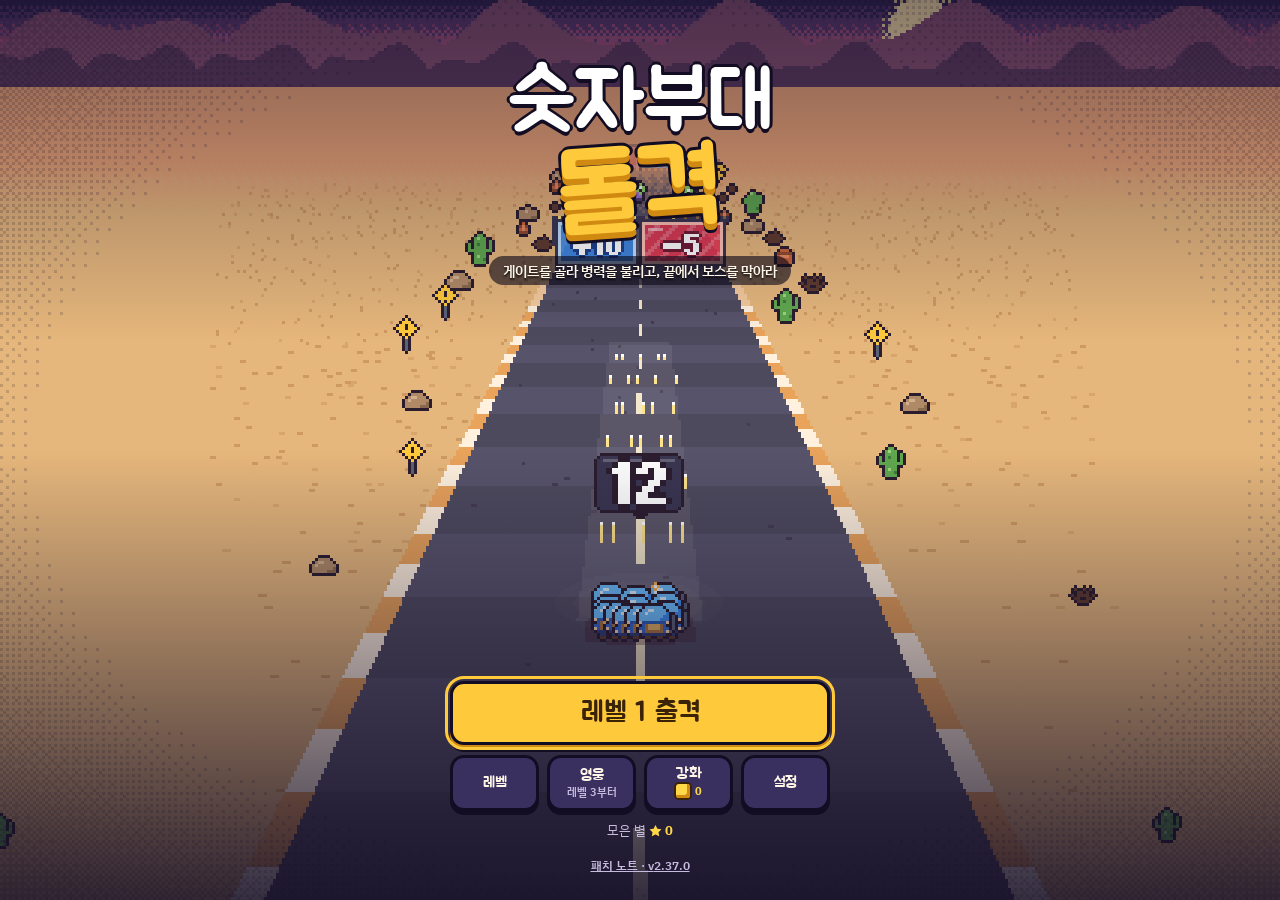
==== commit bc1fa676: "숫자부대: 일시정지 칸 설명을 아래 칸 대신 팝업으로(ENDGAME.md 38절), 패치 노트 v2.37.0 Co-Authored-By: Claude Opus 5.5 <norepl" ====
--- a/squad/index.html
+++ b/squad/index.html
@@ -260,6 +260,13 @@
 .gname.g1 { color: #D9DCE3; } .gname.g2 { color: var(--g-rare); } .gname.g3 { color: var(--g-legend); font-weight: 700; text-shadow: 0 0 6px rgba(255, 159, 67, 0.6); }
 .inv-cell span { max-width: 100%; overflow: hidden; text-overflow: ellipsis; white-space: nowrap; }
 .inv-cell i { position: absolute; top: 2px; right: 3px; font-style: normal; font-size: 10px; font-weight: 700; color: #FFFFFF; background: rgba(14, 10, 26, 0.85); border-radius: 6px; padding: 0 4px; }
+#infoPop { position: fixed; inset: 0; z-index: 60; display: grid; place-items: center; padding: 16px; background: rgba(10, 6, 20, 0.55); }
+#infoPop[hidden] { display: none; }
+.info-card { width: min(420px, 100%); max-height: 80vh; overflow: auto; background: var(--panel); border: 3px solid var(--edge); border-radius: 16px; box-shadow: inset 5px 0 0 var(--amber), 0 6px 0 var(--edge); padding: 14px 16px; display: grid; gap: 8px; }
+.info-card b { font-family: var(--display); font-weight: 400; font-size: 20px; color: var(--amber); }
+.info-card p { margin: 0; font-size: 15px; line-height: 1.5; }
+.info-card .btn { justify-self: end; }
+.inv-hint { font-size: 12px; margin: 6px 0 0; text-align: center; }
 .sp-list .inv-detail { display: block; min-height: 3.2em; background: rgba(14, 10, 26, 0.55); border-radius: 10px; padding: 8px 10px; }
 /* 일시정지의 '지금 내 부대' 목록: 무한모드 2·3단계면 탄 효과·시너지·유물까지 열 줄을 넘어 계속하기·나가기 단추를 화면 밖으로 밀어냈다 —
    길어지면 목록만 스크롤한다(캠페인의 특수병 셋은 이 높이 안이라 그대로) */
@@ -574,6 +581,7 @@
 <div id="guide" hidden role="dialog" aria-modal="true" aria-labelledby="guideText"><div class="guide-card"><small id="guideHead">안내</small><p id="guideText"></p><button id="guideOk" class="btn primary">확인 · 눌러서 계속</button></div></div>
 <div id="rotate" role="alert"><div><span aria-hidden="true">📱</span>세로로 돌려 주세요</div></div>
 <div id="toast" hidden role="status"></div>
+<div id="infoPop" hidden role="dialog" aria-modal="true" aria-labelledby="infoHead"><div class="info-card"><b id="infoHead"></b><div id="infoBody"></div><button id="infoOk" class="btn small">닫기</button></div></div>
 
 <section id="scrTitle" class="screen" hidden>
   <div>
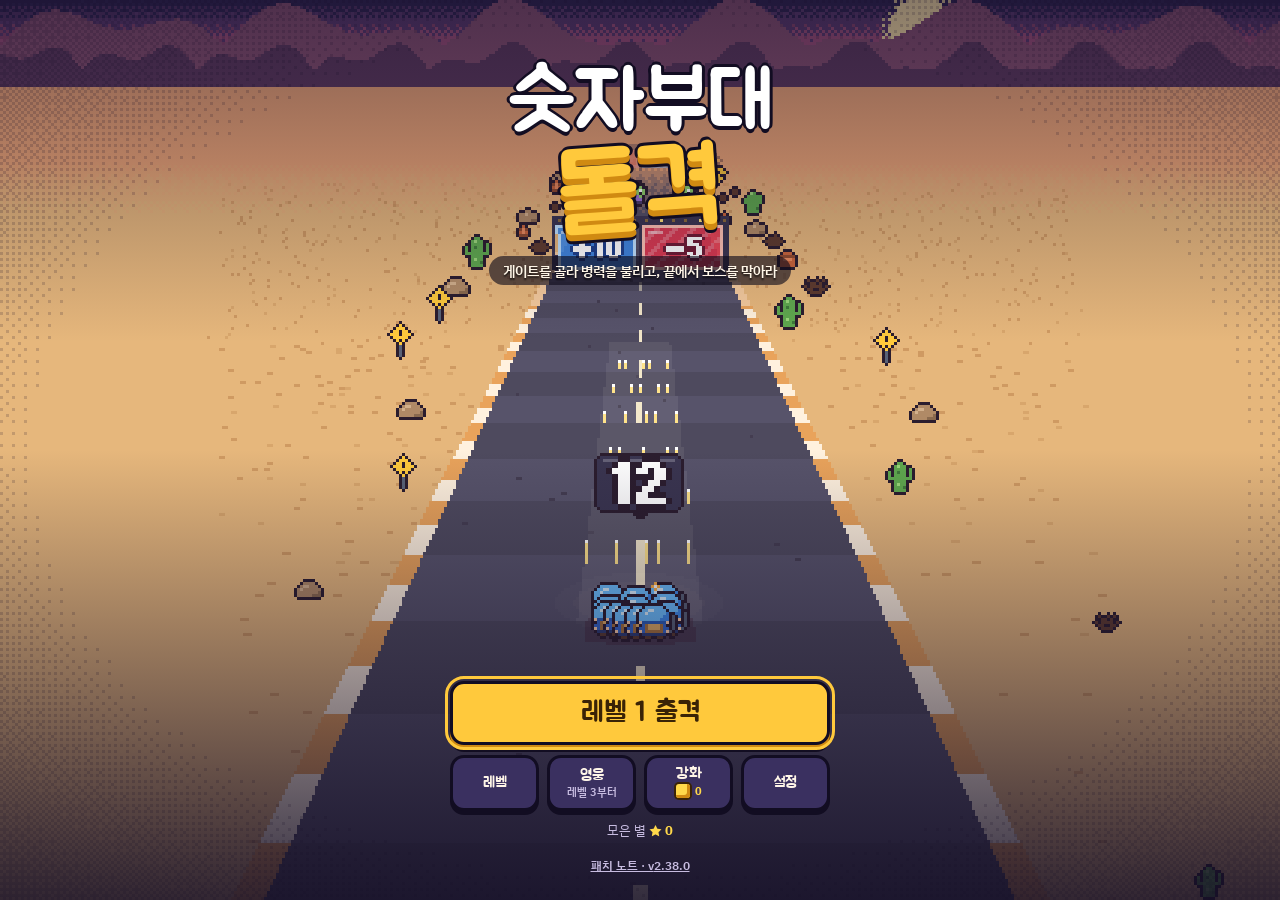
==== commit 9cabfc26: "숫자부대: 39절 구현(진행 중) — 저격총 탄 효과는 첫 상대에게만, 플레이 기록 v2(출처 나누기·떠난 특수병·구간별 흐름), 일시정지·판 끝 딜량, 행운 길 셋 중 하나·꽝·" ====
--- a/squad/index.html
+++ b/squad/index.html
@@ -151,6 +151,12 @@
 .log-row span { overflow: hidden; text-overflow: ellipsis; white-space: nowrap; }
 .log-row i { display: block; height: 10px; border-radius: 5px; background: var(--amber); min-width: 2px; }
 .log-row b { font-size: 12px; color: var(--muted); white-space: nowrap; }
+.run-dmg { margin-top: 8px; background: rgba(14, 10, 26, 0.55); border-radius: 10px; padding: 6px 10px 8px; text-align: left; }   /* 39.3: 이 판의 피해 */
+.run-dmg h4 { margin: 4px 0; font-family: var(--display); font-weight: 400; font-size: 14px; color: var(--amber); }
+.run-dmg .log-row { grid-template-columns: 7.5em 1fr auto; }
+.run-dmg .log-row b { color: #FFE38A; }
+.seg-spark { display: block; width: 100%; height: 56px; }
+.seg-spark polyline { fill: none; stroke: var(--amber); stroke-width: 2; stroke-linejoin: round; }
 #storeChip { align-self: center; font-size: 12px; font-weight: 700; color: #3A2306; background: #FFD84A; border: 2px solid var(--edge); border-radius: 999px; padding: 4px 10px; }
 #resumeCard { width: min(380px, 100%); background: var(--panel); border: 3px solid var(--edge); border-radius: 16px; padding: 12px; box-shadow: 0 4px 0 var(--edge); display: grid; gap: 8px; }
 #resumeCard b { font-family: var(--display); font-weight: 400; font-size: 20px; color: var(--amber); }
@@ -268,6 +274,9 @@
 .info-card .btn { justify-self: end; }
 .inv-hint { font-size: 12px; margin: 6px 0 0; text-align: center; }
 .sp-list .inv-detail { display: block; min-height: 3.2em; background: rgba(14, 10, 26, 0.55); border-radius: 10px; padding: 8px 10px; }
+.sp-list .run-dmg { display: block; margin-top: 0; }   /* 39.3: 일시정지 안의 이 판의 피해(.sp-list div의 flex를 덮는다) */
+.sp-list .run-dmg .log-bars { display: grid; background: none; padding: 0; border-radius: 0; }
+.sp-list .run-dmg .log-row { display: grid; background: none; padding: 0; border-radius: 0; }
 /* 일시정지의 '지금 내 부대' 목록: 무한모드 2·3단계면 탄 효과·시너지·유물까지 열 줄을 넘어 계속하기·나가기 단추를 화면 밖으로 밀어냈다 —
    길어지면 목록만 스크롤한다(캠페인의 특수병 셋은 이 높이 안이라 그대로) */
 #pSp { max-height: max(150px, calc(100vh - 400px)); max-height: max(150px, calc(100dvh - 400px)); overflow-y: auto; overscroll-behavior: contain; }
@@ -330,6 +339,7 @@
 .relic-chip i { display: grid; place-items: center; width: 22px; height: 22px; border-radius: 6px; }
 .relic-chip canvas { border-radius: 0; width: 20px; height: 20px; }
 .relic-chip i.off { opacity: 0.35; filter: grayscale(1); }
+.sp-chip.off { opacity: 0.4; filter: grayscale(1); border-style: dashed; }   /* 39.9: 떠난 특수병 */
 
 /* 터치 안내·스킬 버튼 */
 .touch-hint {
@@ -514,7 +524,7 @@
 .pick-chg em { font-style: normal; color: #FFE27A; }
 .pick-det { font-size: 12px; line-height: 1.4; color: var(--muted); }
 /* 개편 판: 지금 값 → 고르면 값(숫자로 — 무엇이 얼마나 바뀌는지) */
-.pick-delta { font-size: 12px; line-height: 1.35; font-weight: 700; color: #9FE8A8; }
+.pick-delta { font-size: 13px; line-height: 1.35; font-weight: 700; color: #FFF3B8; }   /* 39.2: 이번에 얻는 것(바뀌는 값·새 능력·강화) — 밝게 */
 /* 시너지를 켜는 카드: 테두리는 등급 전용이라(23.6) 오른쪽 위 연결 배지(🔗 도트 아이콘) + 켜지는 시너지 한 줄(초록) */
 .syn-badge { position: absolute; top: -9px; right: 10px; display: flex; align-items: center; gap: 3px; padding: 1px 7px 1px 4px; border-radius: 9px; background: #1E3A2A; box-shadow: 0 0 0 2px #7CE07A; font-family: var(--display); font-size: 12px; color: #C9F7C4; }
 .syn-badge canvas { width: 14px; height: 14px; }
@@ -734,6 +744,7 @@
     <div id="resCause" hidden></div>
     <div id="resNear" hidden></div>
     <div id="resStats"></div>
+    <div id="resDmg"></div>
     <div class="stack">
       <button id="resPrimary" class="btn primary" data-focus>다음 레벨</button>
       <button id="resReplay" class="btn" hidden>다시 하기</button>
@@ -788,6 +799,8 @@
     <h3>피해 몫 <small class="muted">무한모드 · 판마다 몫의 평균</small></h3><div id="logDmg" class="log-bars"></div>
     <h3>총별 평균 보스</h3><div id="logGun" class="log-bars"></div>
     <h3>주력(피해 1위)별 평균 보스</h3><div id="logMain" class="log-bars"></div>
+    <h3>총 + 가장 높은 탄 효과별 평균 보스</h3><div id="logBuild" class="log-bars"></div>
+    <h3>걸린 적 변이별 평균 보스</h3><div id="logMut" class="log-bars"></div>
     <h3>전멸한 까닭</h3><div id="logDeath" class="log-bars"></div>
     <h3>전멸한 구간</h3><div id="logBand" class="log-bars"></div>
     <h3>병사를 잃은 까닭 <small class="muted">판마다 몫의 평균</small></h3><div id="logLost" class="log-bars"></div>
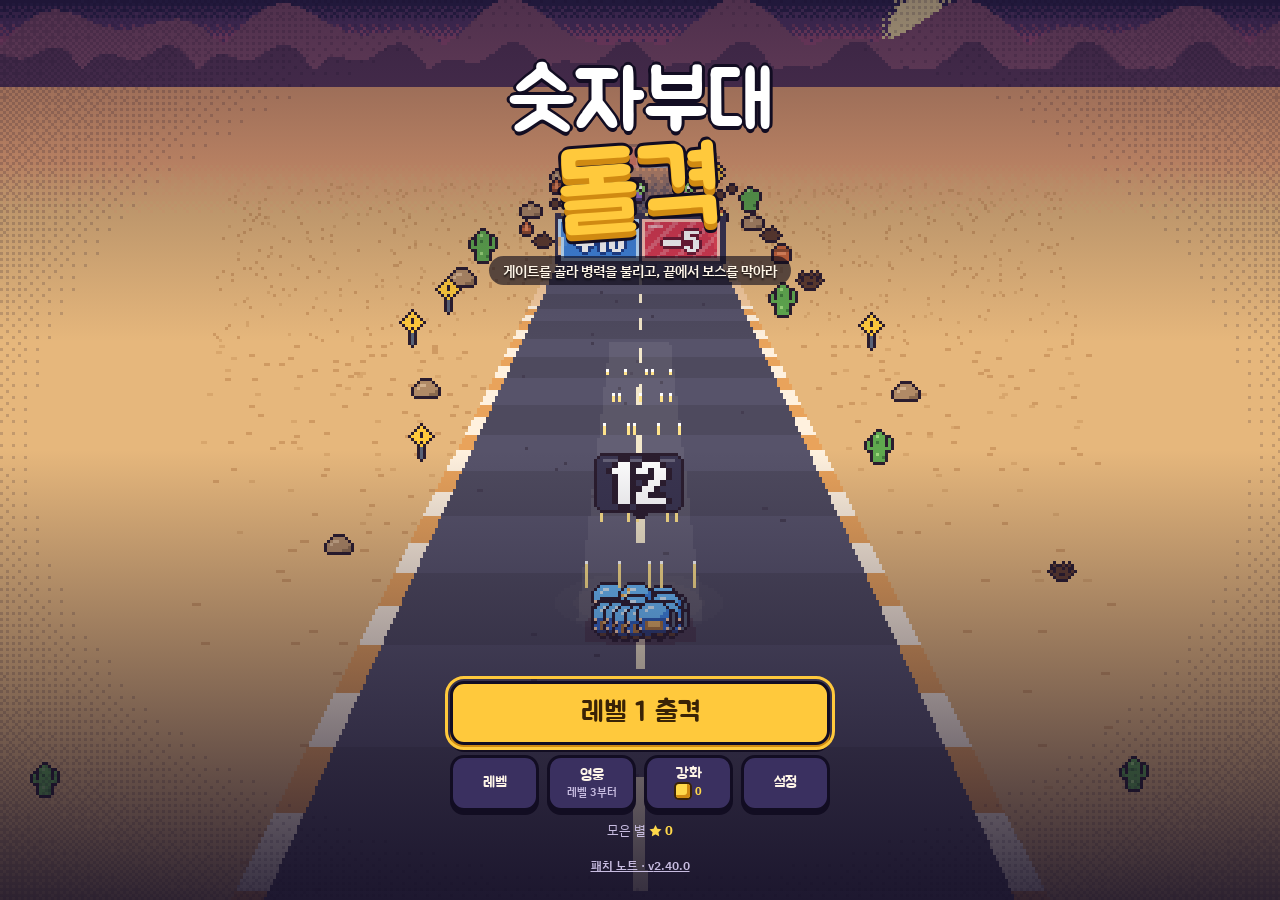
==== commit 6ec25b55: "숫자부대: 탄 칸이 차도 새 탄 효과 카드가 나오고(무게 0.5), 고르면 버릴 효과를 골라 바꾼다 — 새 효과는 버린 Lv의 절반 + 1(봇·자동은 가장 낮은 레벨), ENDGA" ====
--- a/squad/index.html
+++ b/squad/index.html
@@ -513,6 +513,7 @@
 }
 .pick-card.press, .pick-card:active { transform: translateY(3px); box-shadow: inset 5px 0 0 var(--acc, var(--amber)), 0 1px 0 var(--edge); }
 .pick-card.sel { border-color: var(--amber); }
+.pick-card.drop-back { --acc: var(--edge); opacity: 0.85; }   /* 44절: 바꿀 탄 효과 고르기의 '돌아가기' */
 .pick-ic { width: 48px; height: 48px; border-radius: 12px; background: var(--panel2); border: 2px solid var(--acc, var(--edge)); display: grid; place-items: center; }
 .pick-ic canvas { width: 33px; height: 33px; }
 .pick-ic .dot { width: 22px; height: 22px; border-radius: 50%; }
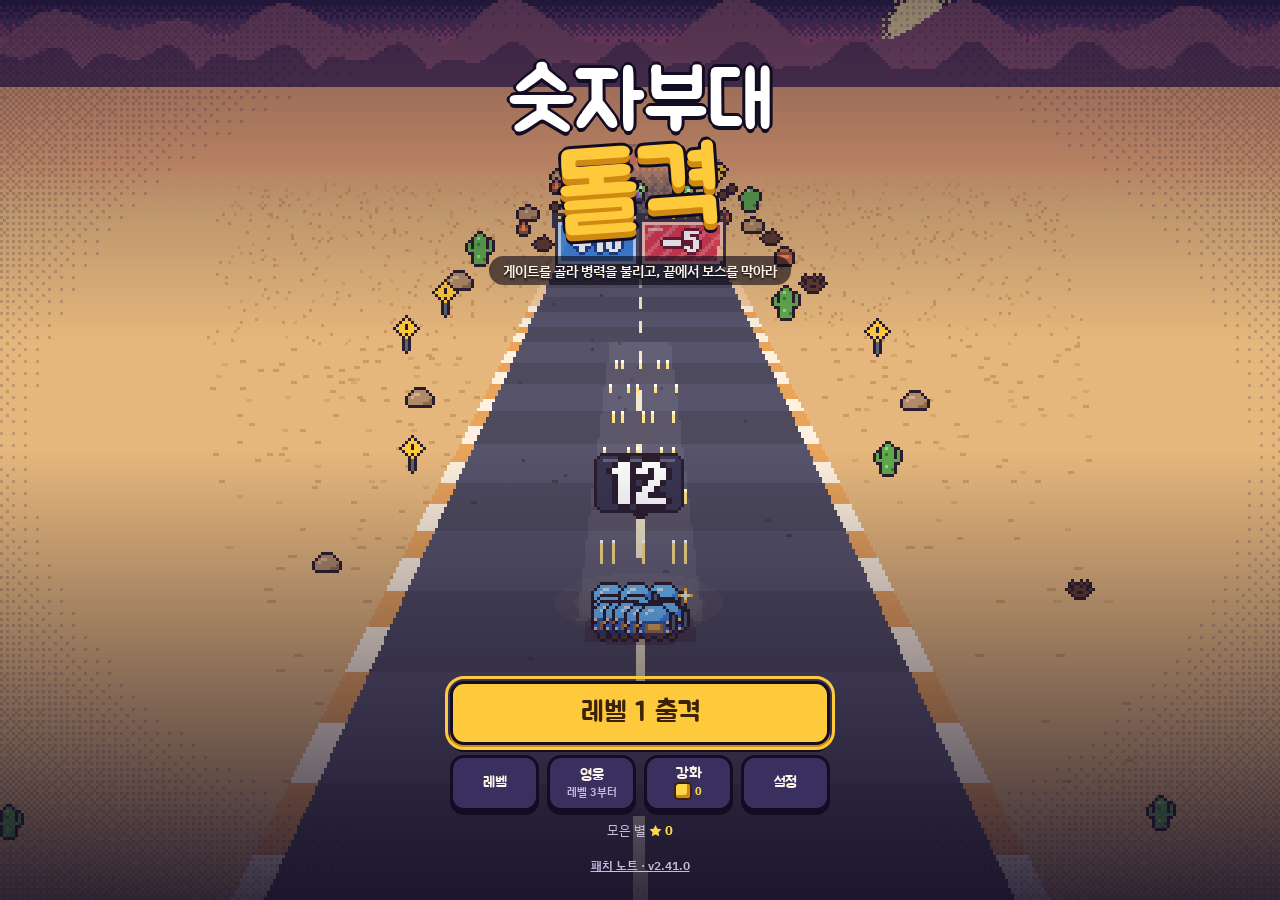
==== commit b1c5ef32: "숫자부대: 숫자 대신 지형으로 어려워지게 — 가속 발판 · 가속 몰이(7m 간격 · 낮은 판으로 숫자가 보이게) · 함정 길(반쪽 톱날 쌍 바로 뒤 게이트) · 새 적 셋(자폭 ·" ====
--- a/squad/index.html
+++ b/squad/index.html
@@ -408,6 +408,18 @@
 body.has-sp.sp-wrap3 #toast { top: calc(max(12px, env(safe-area-inset-top)) + 172px); }
 #toast { position: fixed; left: 50%; top: calc(max(12px, env(safe-area-inset-top)) + 64px); transform: translateX(-50%); width: max-content; max-width: min(420px, 90vw); text-align: center; z-index: 40; pointer-events: none; padding: 10px 16px; border-radius: 14px; background: var(--amber); color: var(--amber-ink); font-family: var(--display); font-size: 16px; border: 3px solid var(--edge); box-shadow: 0 4px 0 var(--edge); }
 
+/* 46.3 특별 구간 끝 병력 증감: 분대 뒤쪽 빈 길(영웅 버튼 바로 위)에 큰 띠(늘면 파랑 · 줄면 빨강) — 앞 게이트를 가리지 않게 */
+#zoneBanner { position: fixed; left: 50%; bottom: calc(max(14px, env(safe-area-inset-bottom)) + 100px); transform: translateX(-50%); z-index: 39; pointer-events: none; display: flex; flex-direction: column; align-items: center; gap: 0; padding: 8px 18px 10px; border-radius: 16px; background: rgba(18, 13, 34, 0.82); border: 3px solid var(--edge); box-shadow: 0 4px 0 var(--edge); font-family: var(--display); color: var(--text); animation: zoneIn 0.25s cubic-bezier(.3, 1.6, .5, 1); }
+#zoneBanner[hidden] { display: none; }
+#zoneName { font-size: 13px; color: var(--muted); }
+#zoneDelta { font-size: 34px; line-height: 1.05; font-weight: 400; text-shadow: 0 3px 0 var(--edge); }
+#zoneFrom { font-size: 13px; color: var(--muted); }
+#zoneBanner.up #zoneDelta { color: var(--blue); }
+#zoneBanner.down #zoneDelta { color: var(--red); }
+#zoneBanner.up { border-color: #3E8BEA; }
+#zoneBanner.down { border-color: #A92644; }
+@keyframes zoneIn { from { transform: translate(-50%, 10px) scale(1.25); opacity: 0; } }
+
 /* 결과 */
 #resTitle { font-family: var(--display); font-size: 56px; text-align: center; color: var(--amber); line-height: 1.05; text-shadow: 0 4px 0 var(--amber-dark), 0 7px 0 var(--edge); }
 #scrResult.lost #resTitle { color: var(--red); text-shadow: 0 4px 0 #A92644, 0 7px 0 var(--edge); }
@@ -592,6 +604,7 @@
 <div id="guide" hidden role="dialog" aria-modal="true" aria-labelledby="guideText"><div class="guide-card"><small id="guideHead">안내</small><p id="guideText"></p><button id="guideOk" class="btn primary">확인 · 눌러서 계속</button></div></div>
 <div id="rotate" role="alert"><div><span aria-hidden="true">📱</span>세로로 돌려 주세요</div></div>
 <div id="toast" hidden role="status"></div>
+<div id="zoneBanner" hidden role="status"><span id="zoneName"></span><b id="zoneDelta"></b><span id="zoneFrom"></span></div>
 <div id="infoPop" hidden role="dialog" aria-modal="true" aria-labelledby="infoHead"><div class="info-card"><b id="infoHead"></b><div id="infoBody"></div><button id="infoOk" class="btn small">닫기</button></div></div>
 
 <section id="scrTitle" class="screen" hidden>
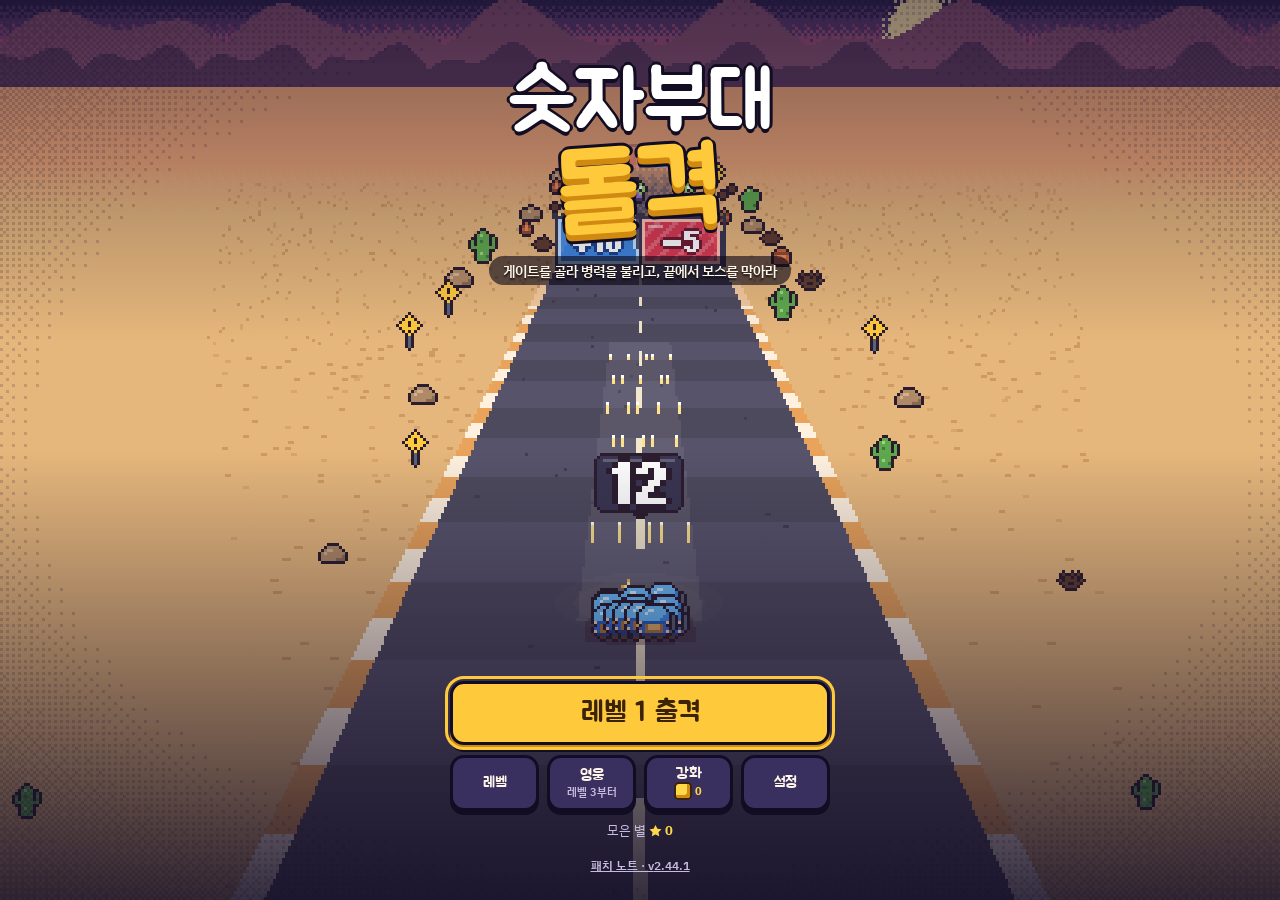
==== commit ebda20a1: "숫자부대: 바꿀 탄 효과 고르기 — 새로 얻는 효과는 위에 한 장(Lv 범위 · 가장 낮은 레벨의 글 · 레벨마다 더 얻는 것 · 레벨 규칙 '버린 Lv의 절반 + 1'), 아래 " ====
--- a/squad/index.html
+++ b/squad/index.html
@@ -525,7 +525,16 @@
 }
 .pick-card.press, .pick-card:active { transform: translateY(3px); box-shadow: inset 5px 0 0 var(--acc, var(--amber)), 0 1px 0 var(--edge); }
 .pick-card.sel { border-color: var(--amber); }
-.pick-card.drop-back { --acc: var(--edge); opacity: 0.85; }   /* 44절: 바꿀 탄 효과 고르기의 '돌아가기' */
+.pick-card.drop-back { --acc: var(--edge); opacity: 0.85; min-height: 52px; grid-template-columns: 1fr; padding-left: 16px; }   /* 44절: 바꿀 탄 효과 고르기의 '돌아가기'(52절 — 아이콘 없이 낮게) */
+.pick-card.drop-back .pick-ic { display: none; }
+/* 52절: 바꿀 탄 효과 고르기 — 위는 새로 얻는 효과(누르는 카드가 아니다: 테두리가 그 탄 색 점선), 아래 카드는 버릴 효과의 지금 효과 */
+.pick-gain { border-style: dashed; border-color: var(--acc, var(--amber)); animation: pickHead 0.25s ease-out; cursor: default; }
+.pick-gain:active { transform: none; box-shadow: inset 5px 0 0 var(--acc, var(--amber)), 0 4px 0 var(--edge); }
+.pick-rule { font-size: 12px; line-height: 1.35; font-weight: 700; color: var(--text); }
+/* 효과가 넷이면 카드가 다섯 장 — 화면보다 길면 이 칸만 위아래로 민다(그림자 · 고리가 잘리지 않게 안쪽 여백) */
+#scrPick.drop .pick-card { min-height: 0; padding-top: 7px; padding-bottom: 7px; }
+#scrPick.drop .pick-chg { font-size: 20px; }
+#scrPick.drop .pick { grid-auto-rows: max-content; max-height: 100%; overflow-y: auto; overscroll-behavior: contain; touch-action: pan-y; width: min(436px, calc(100% + 16px)); padding: 10px 8px 8px; margin: -10px -8px -8px; }
 .pick-ic { width: 48px; height: 48px; border-radius: 12px; background: var(--panel2); border: 2px solid var(--acc, var(--edge)); display: grid; place-items: center; }
 .pick-ic canvas { width: 33px; height: 33px; }
 .pick-ic .dot { width: 22px; height: 22px; border-radius: 50%; }
@@ -734,6 +743,7 @@
       <span id="pickSub">다음 구간이 시작되기 전에 하나를 골라요</span>
       <span class="pick-next" id="pickNext"></span>
     </div>
+    <div class="pick-card pick-gain" id="pickGain" role="note" hidden></div>
     <div class="pick-list" id="pickList" role="group" aria-label="보상 카드"></div>
     <button id="pickReroll" class="btn pick-reroll" hidden>다시 뽑기</button>
   </div>
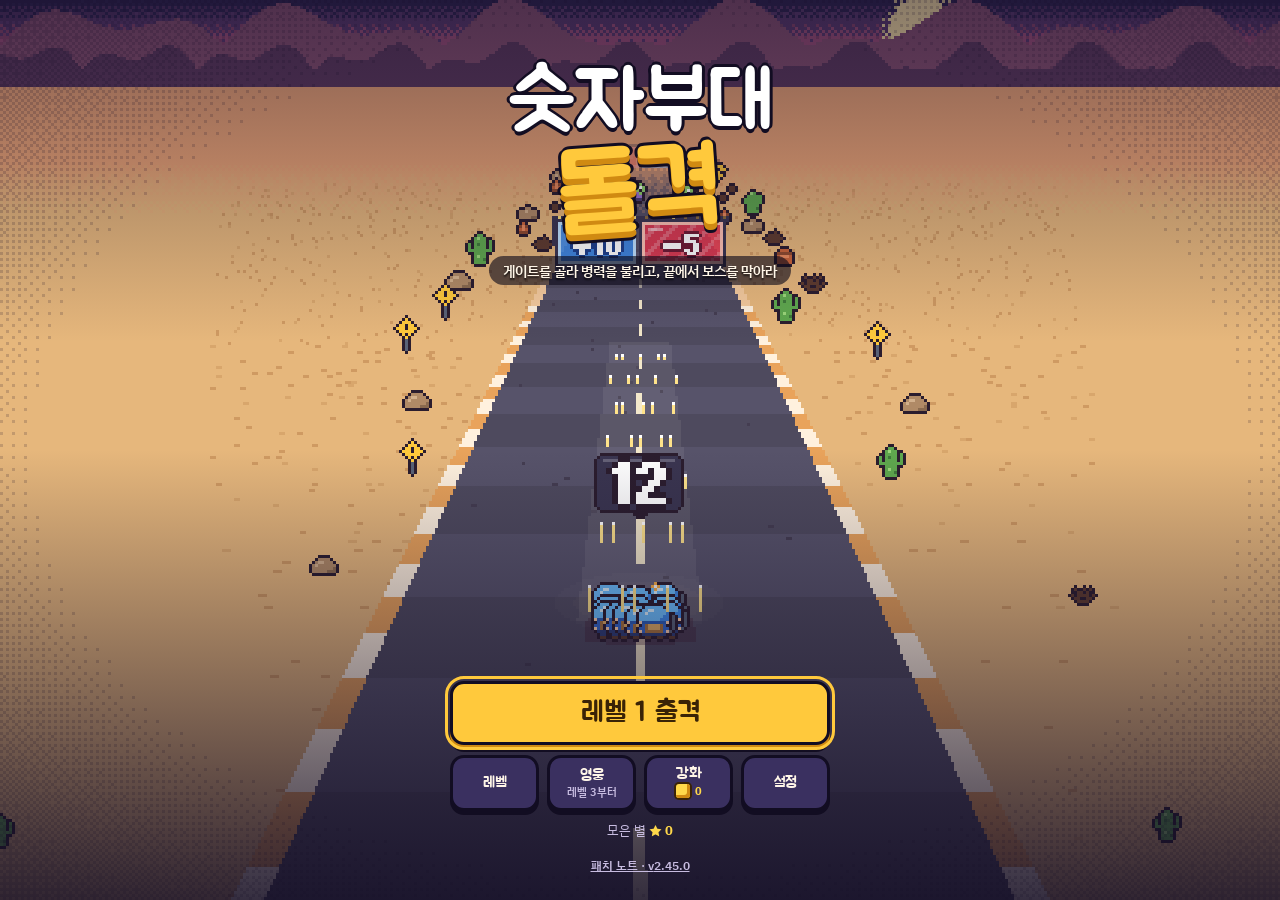
==== commit a70b2bee: "숫자부대: 무한모드 더 어렵게 — 의무병 되살림 · 손실 감소는 좀비 · 보스 피해에만(MED_CAUSE — 독안개 · 웅덩이 · 벽 · 상자 · 톱날 · 게이트 제외), Lv5 " ====
--- a/squad/index.html
+++ b/squad/index.html
@@ -260,6 +260,7 @@
 .sp-list .mut-row { display: flex; flex-wrap: wrap; gap: 4px; margin: 0; padding: 0; background: none; }
 .mut-row button { display: flex; align-items: center; gap: 3px; padding: 2px 7px 2px 3px; border-radius: 9px; border: 0; background: rgba(120, 30, 50, 0.6); color: inherit; font: inherit; font-size: 11px; cursor: pointer; }
 .mut-row canvas { width: 16px; height: 16px; }
+.mut-row button.off { opacity: 0.55; text-decoration: line-through; }   /* 55절: 의무병 '방역'으로 안 받는 변이 */
 .inv-none { grid-column: 1 / -1; font-size: 12px; color: var(--muted); }
 /* 결과 화면 빌드 줄: 이름 색 = 등급(23.6) */
 .gname { white-space: nowrap; }
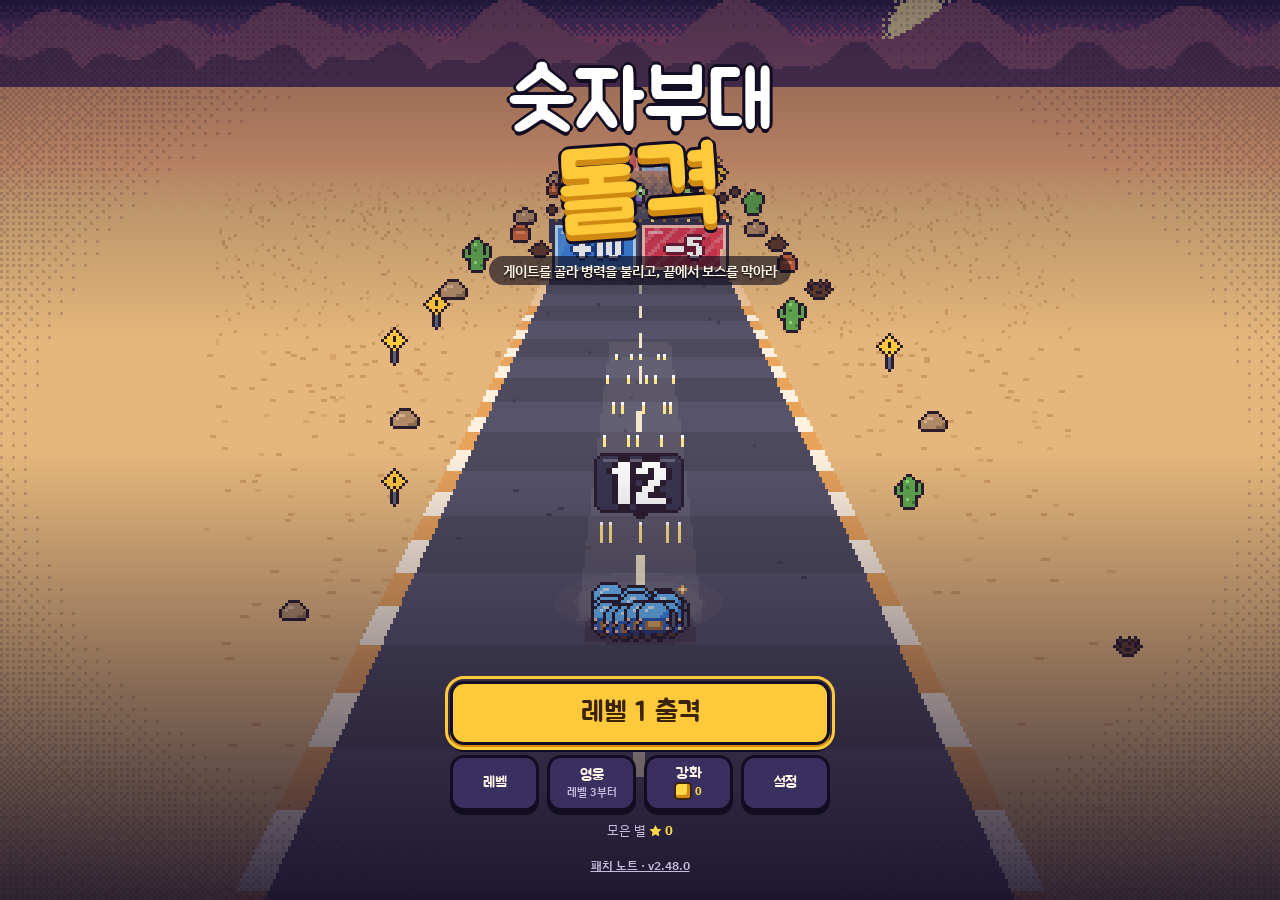
==== commit 09fad6ed: "숫자부대: 상한 보상을 단계적으로(2회차가 열리면 20단계 · Lv7, 2회차 엔딩 · 한 회차 올 별3이 한 칸씩 +5단계 · +1레벨 — 둘 다면 최종 30 · Lv9, cap" ====
--- a/squad/index.html
+++ b/squad/index.html
@@ -482,6 +482,10 @@
 .pips i.cap { background: transparent; box-shadow: inset 0 0 0 1px rgba(255, 255, 255, 0.22); }
 .upg-cap { grid-column: 1; font-size: 12px; font-weight: 600; color: var(--amber); }
 .upg.locked .buy:disabled { font-size: 15px; }
+/* 최종 강화(57.7): 30단계를 찍은 칸 — 금빛 테두리, +N 줄, 값 단추는 세 줄 높이 */
+.upg.fin { border-color: var(--amber); }
+.upg.fin .buy { grid-row: 1 / span 3; }
+.upg-fin b { color: var(--amber); font-weight: 700; }
 
 /* 일시정지: 처음부터 다시를 눈에 띄게 */
 .btn.restart { background: #3A2A20; color: var(--amber); border-color: var(--edge); box-shadow: 0 0 0 3px var(--amber) inset, 0 4px 0 var(--edge); font-size: 20px; }
